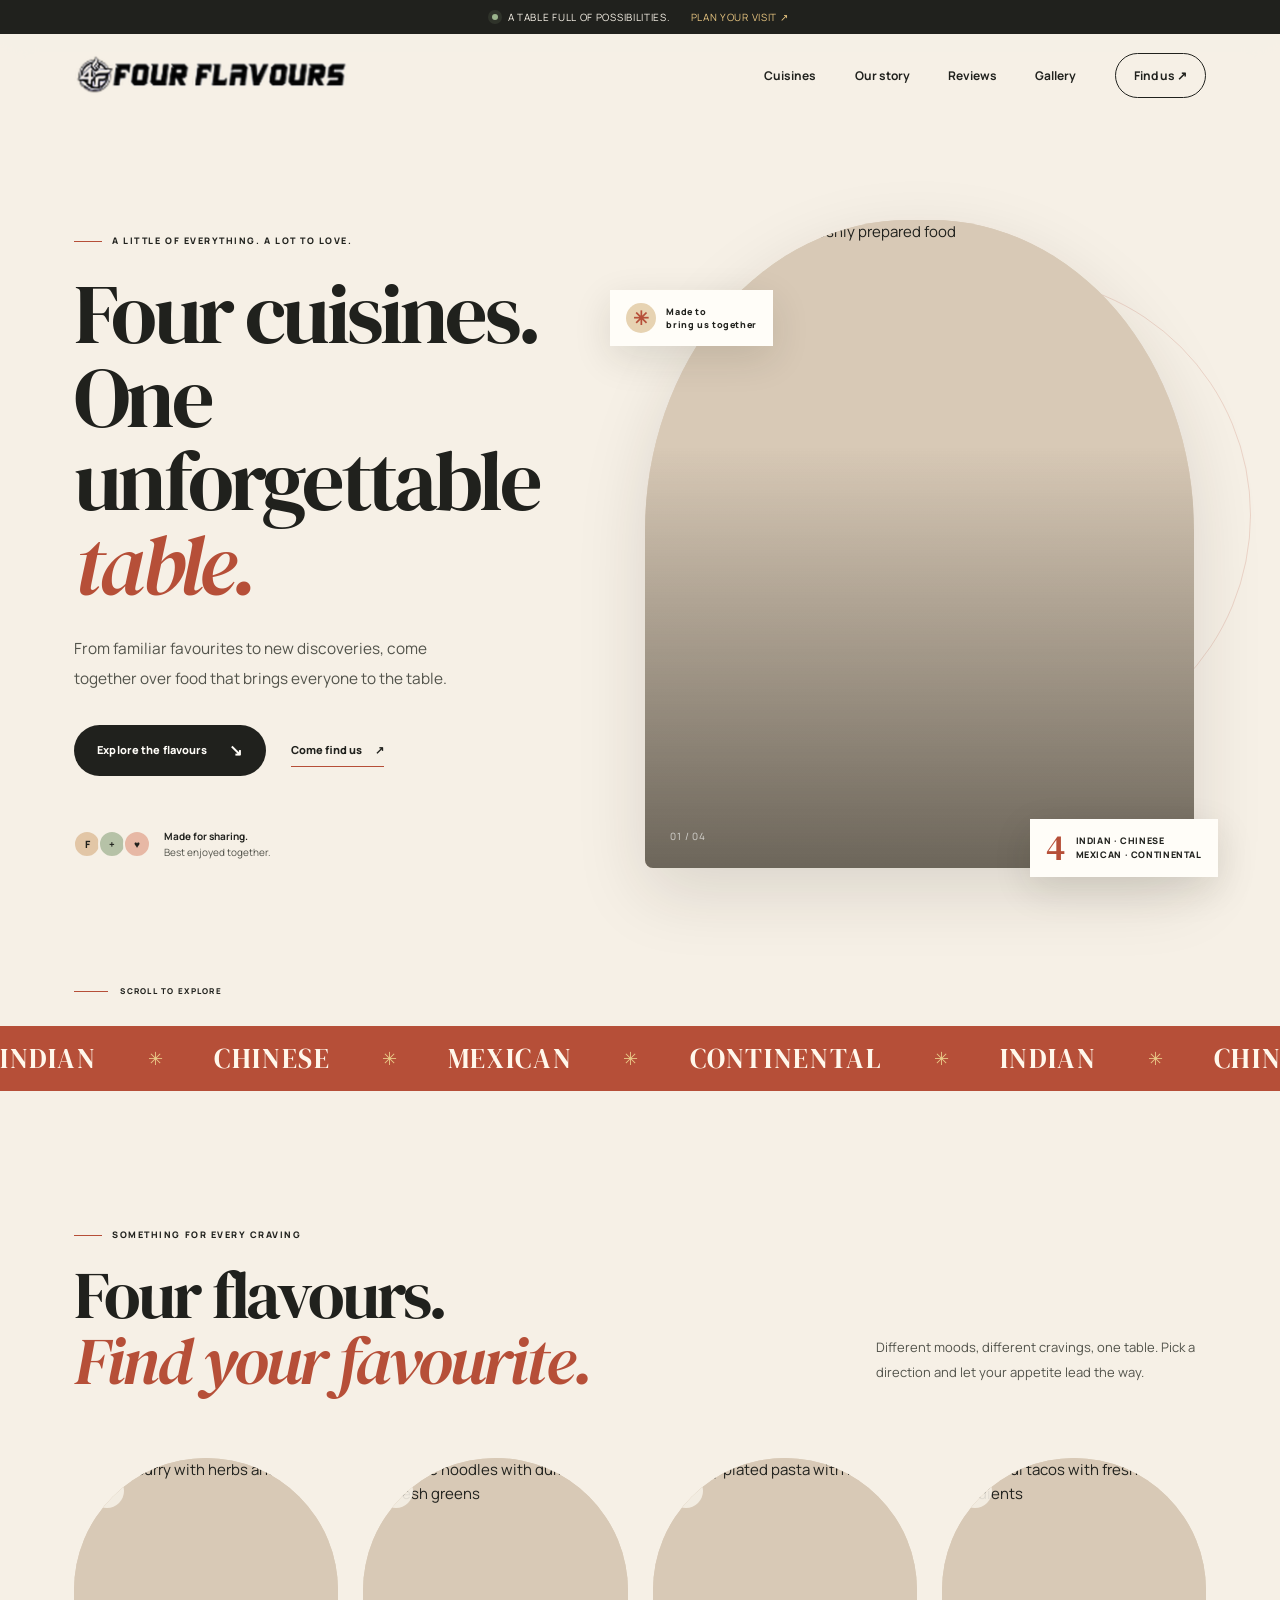
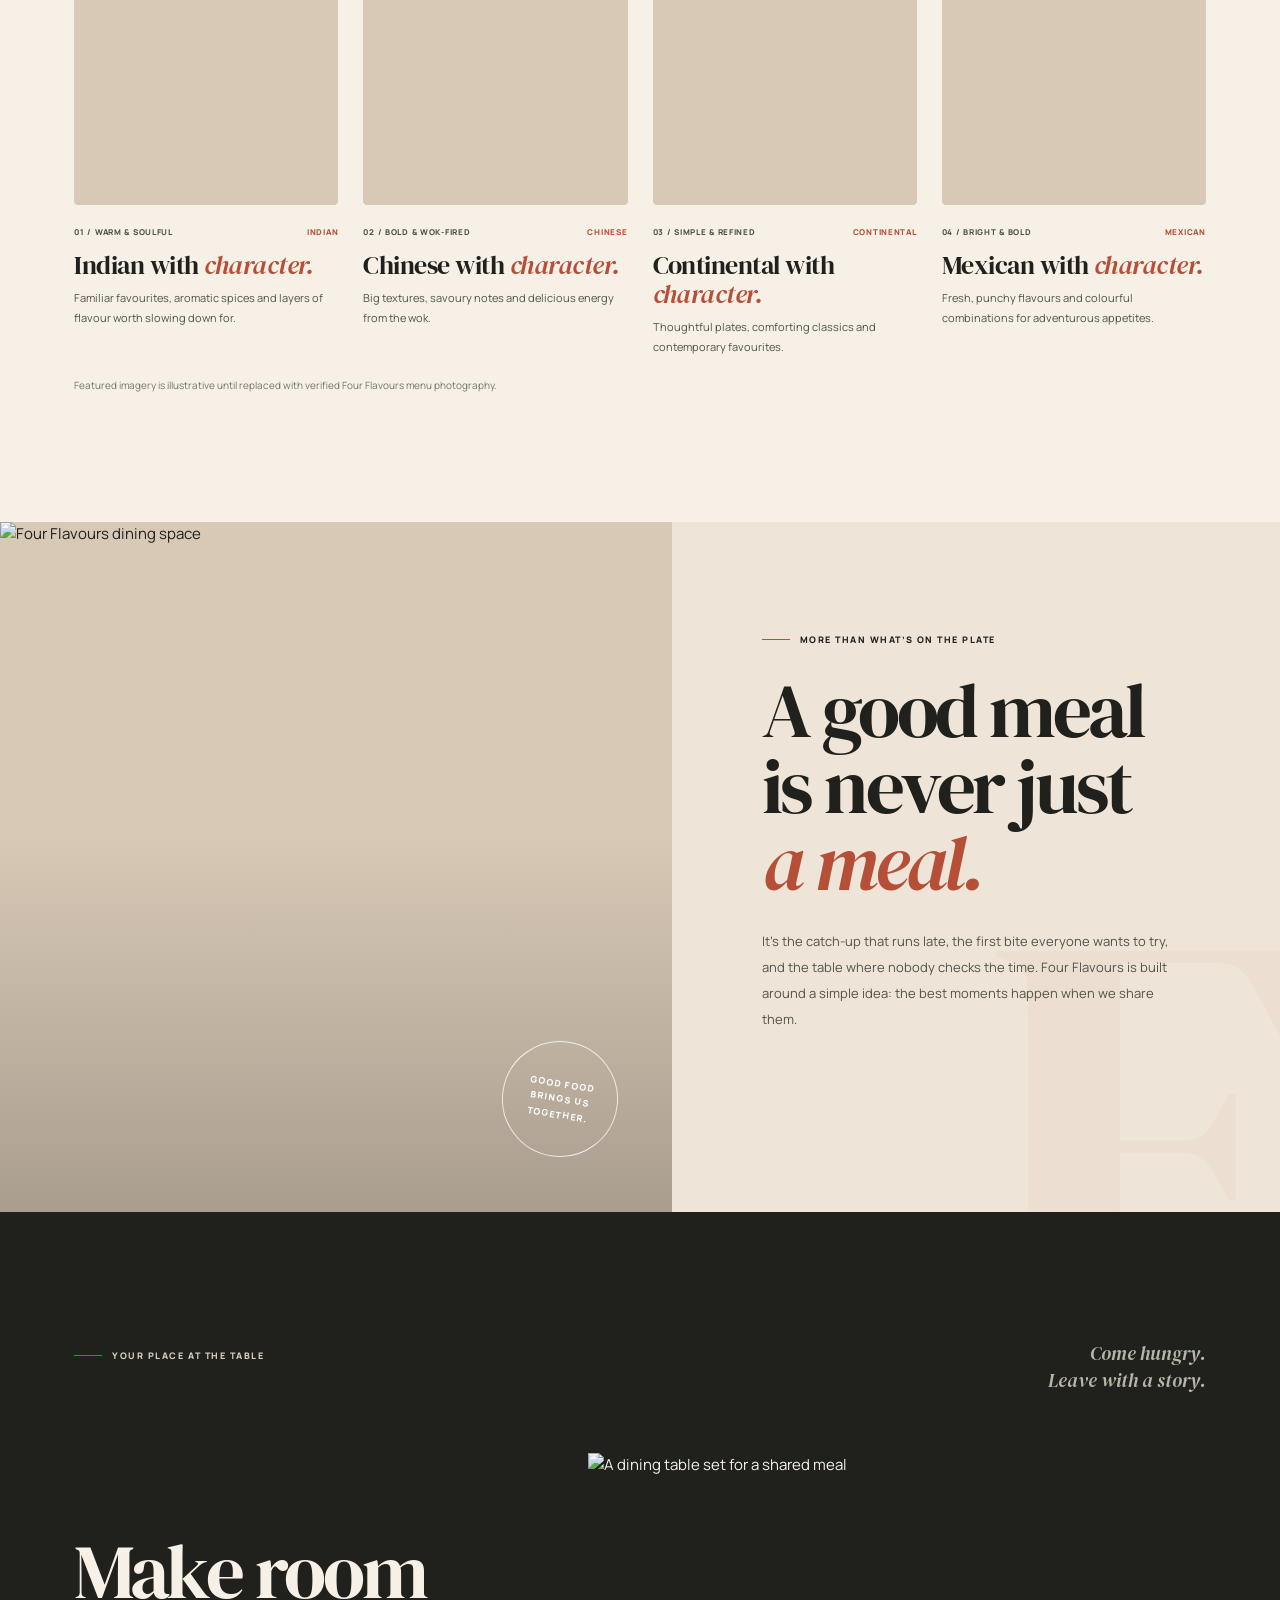
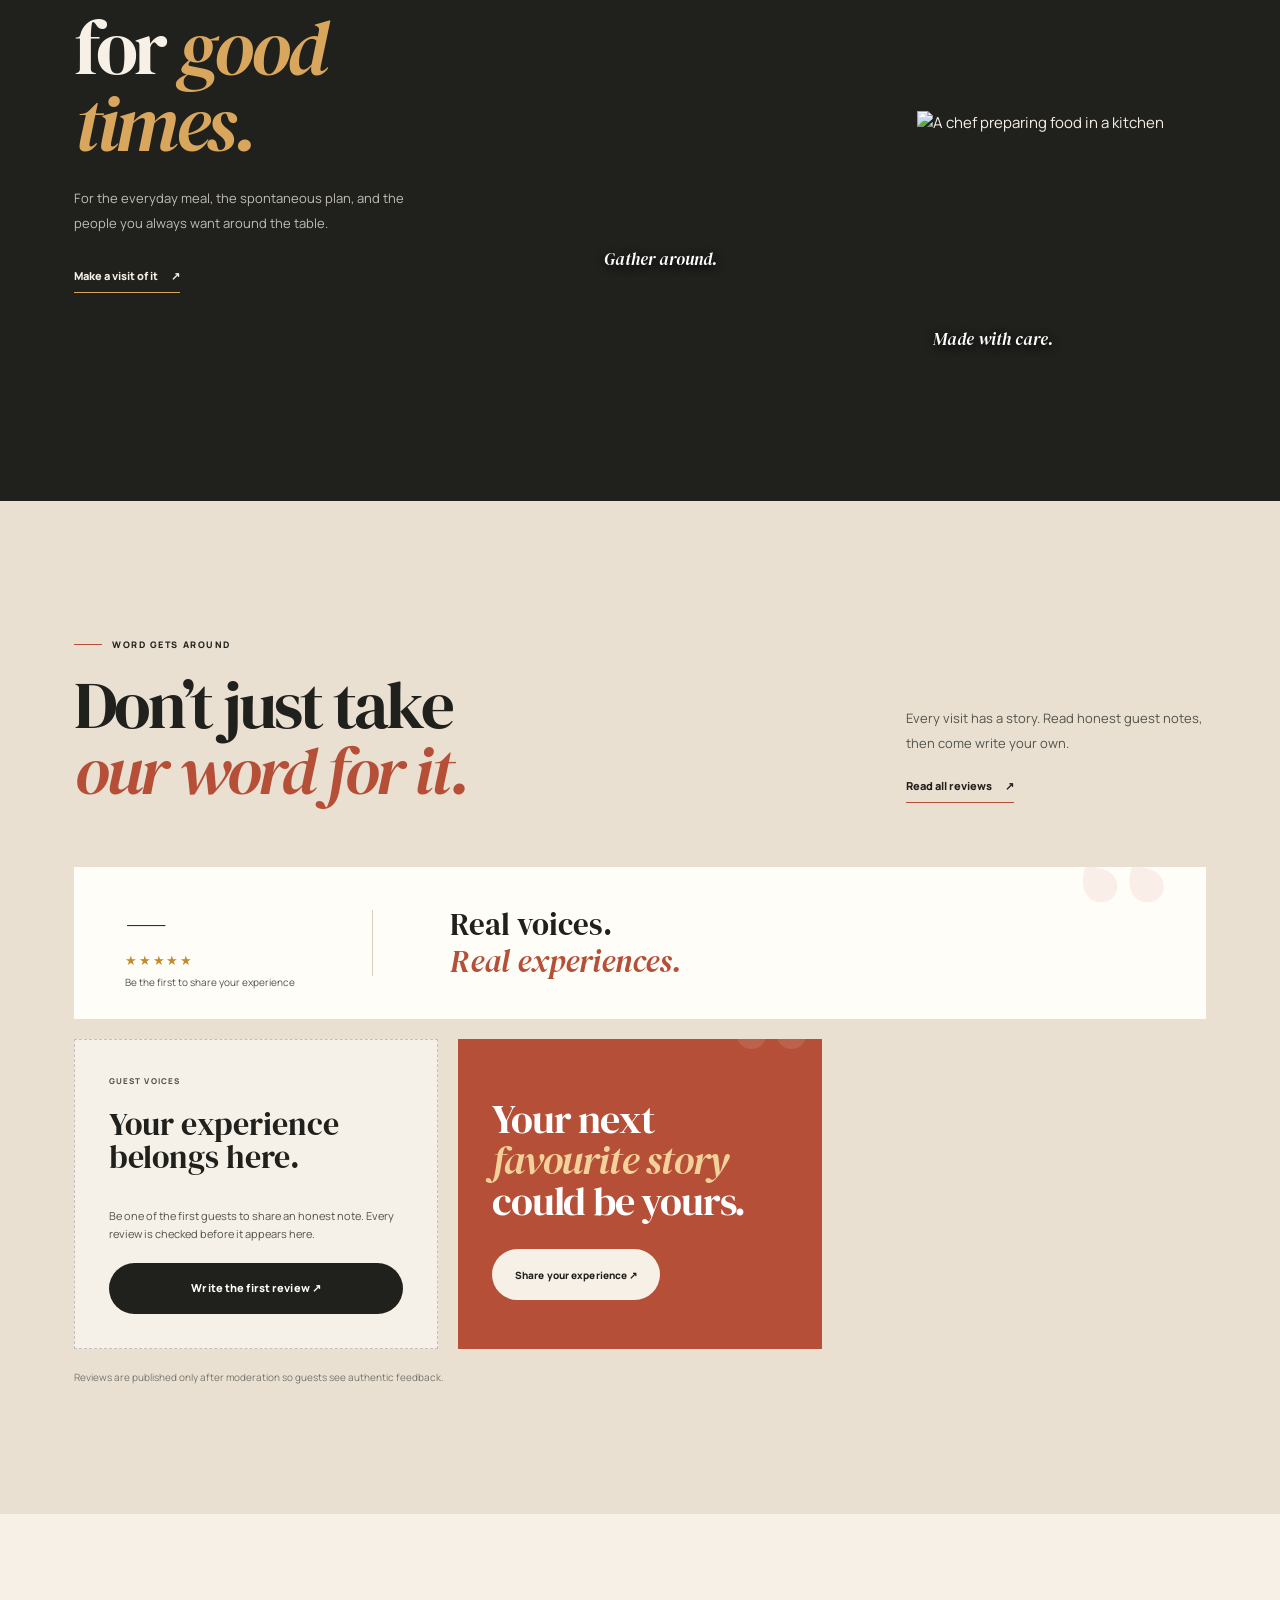
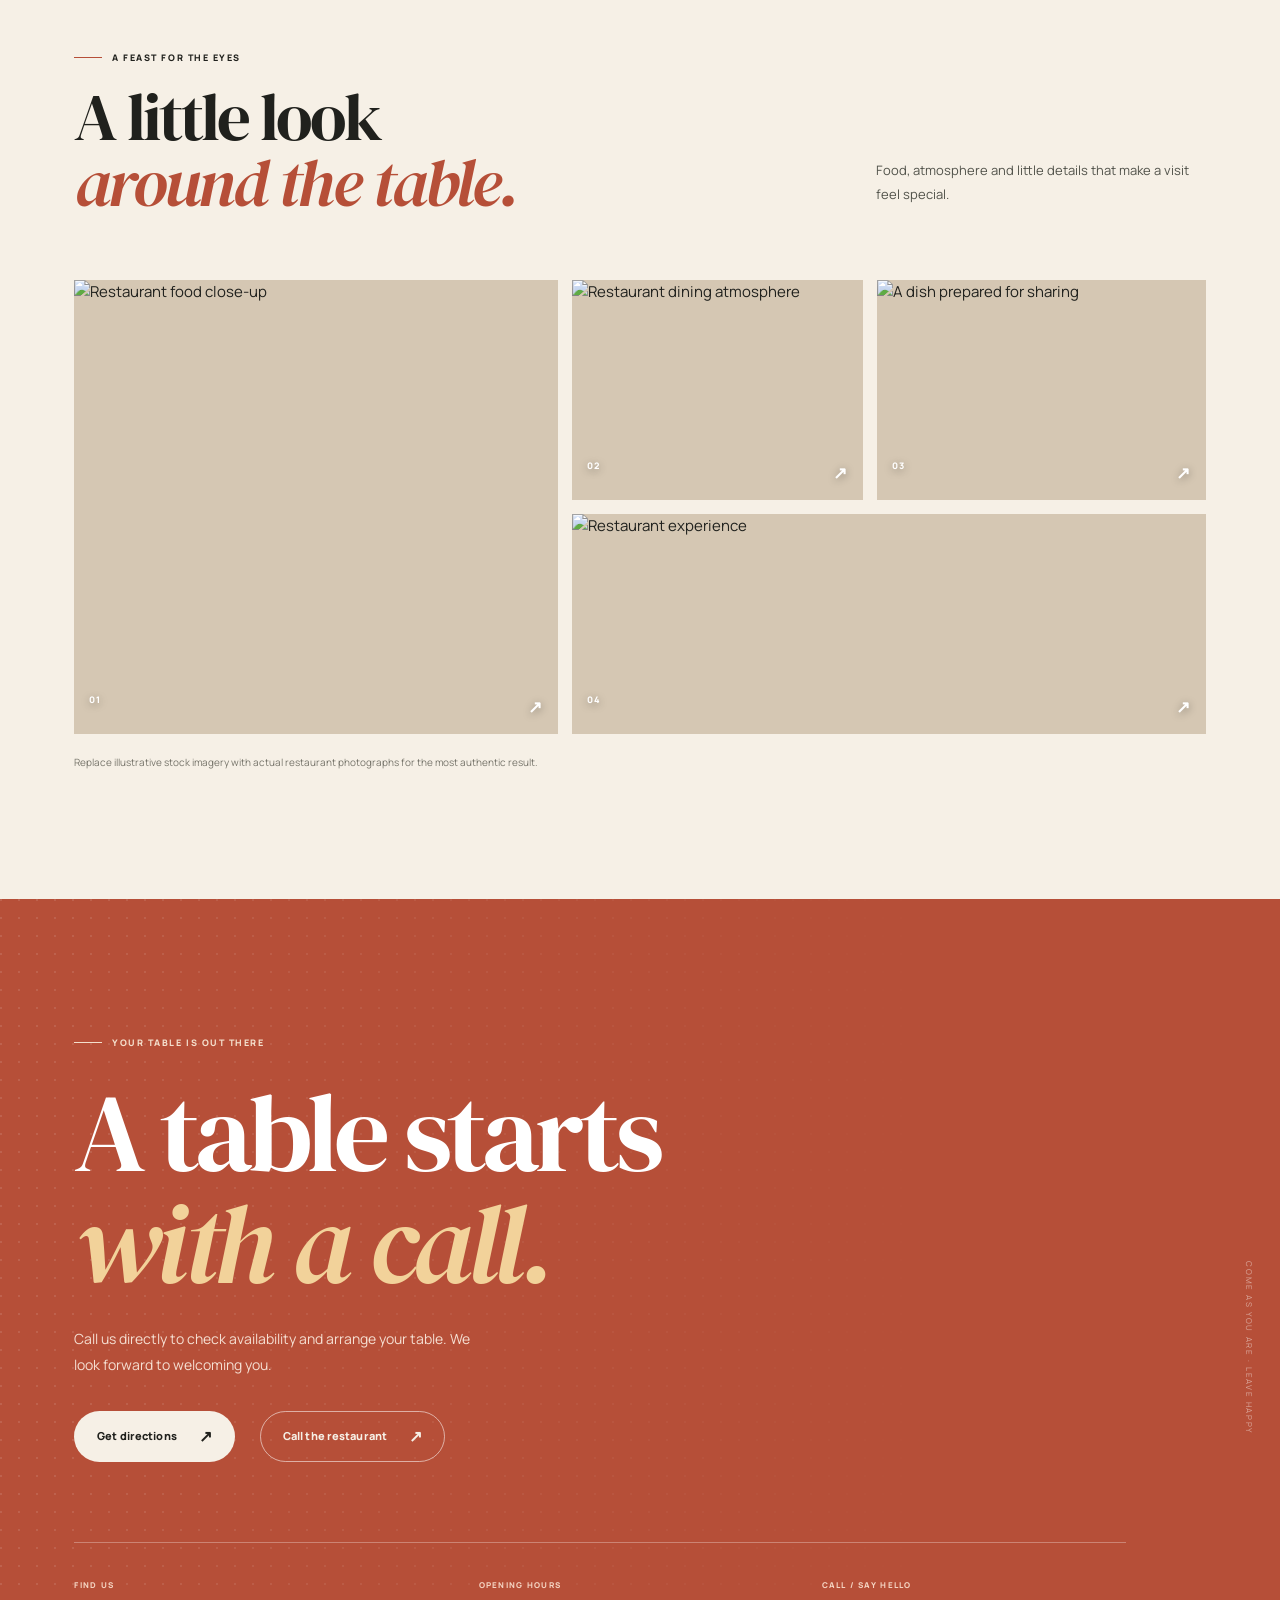
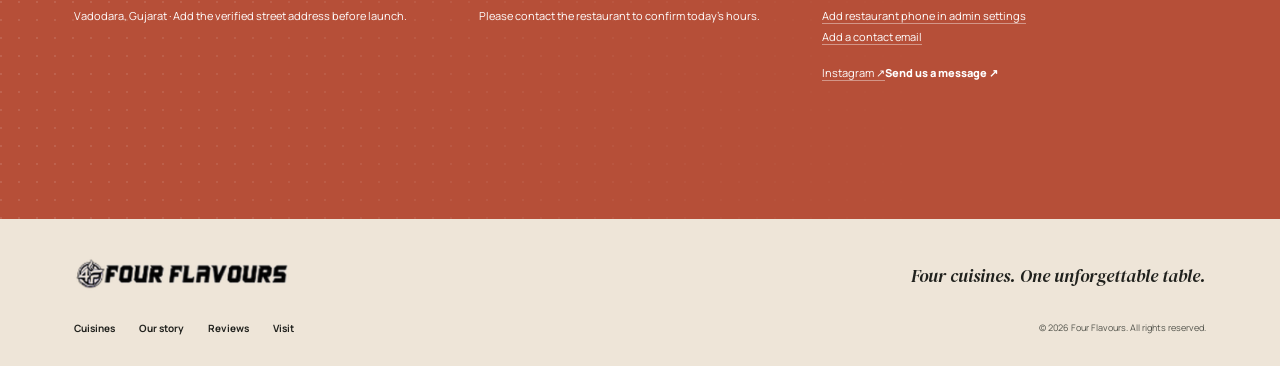
==== index.html @ 3edbe419 "Prepare Four Flavours for Vercel" ====
<!doctype html>
<html lang="en">
<head>
  <meta charset="utf-8">
  <meta name="viewport" content="width=device-width, initial-scale=1, viewport-fit=cover">
  <meta name="theme-color" content="#f6f0e6" id="themeColorMeta">
  <meta name="description" content="Discover Four Flavours — Indian, Chinese, Mexican and Continental favourites, served with warmth. Explore the experience and plan your visit.">
  <meta property="og:title" content="Four Flavours — Four cuisines. One unforgettable table.">
  <meta property="og:description" content="Explore the flavours, discover the story, and plan your visit to Four Flavours.">
  <meta property="og:type" content="website">
  <title>Four Flavours — Four cuisines. One unforgettable table.</title>
  <link rel="icon" href="assets/icons/four-flavours-icon.png" type="image/png">
  <link rel="preconnect" href="https://fonts.googleapis.com">
  <link rel="preconnect" href="https://fonts.gstatic.com" crossorigin>
  <link href="https://fonts.googleapis.com/css2?family=DM+Serif+Display&family=Manrope:wght@400;500;600;700;800&display=swap" rel="stylesheet">
  <link rel="stylesheet" href="css/styles.css">
  <script src="https://cdn.jsdelivr.net/npm/@supabase/supabase-js@2"></script>
  <script src="https://unpkg.com/lucide@latest"></script>
  <script defer src="js/config.js"></script>
  <script defer src="js/supabase-client.js"></script>
  <script defer src="js/app.js"></script>
</head>
<body>
  <a class="skip-link" href="#main">Skip to content</a>
  <div class="announcement" id="announcement">
    <span class="announcement__dot" aria-hidden="true"></span>
    <span id="announcementText">A table full of possibilities.</span>
    <a href="#visit">Plan your visit <span aria-hidden="true">↗</span></a>
  </div>

  <header class="site-header" id="siteHeader">
    <a class="brand" href="#home" aria-label="Four Flavours home">
      <img class="brand__image" src="assets/images/four-flavours-logo.png" alt="Four Flavours" width="588" height="105" fetchpriority="high">
    </a>
    <button class="menu-toggle" id="menuToggle" aria-expanded="false" aria-controls="mainNav" aria-label="Open navigation">
      <span></span><span></span>
    </button>
    <nav class="main-nav" id="mainNav" aria-label="Main navigation">
      <a href="#cuisines">Cuisines</a><a href="#story">Our story</a><a href="#reviews">Reviews</a><a href="#gallery">Gallery</a>
      <a class="nav-cta" href="#visit">Find us <span aria-hidden="true">↗</span></a>
    </nav>
  </header>

  <main id="main">
    <section class="hero section-shell" id="home" aria-labelledby="heroTitle">
      <div class="hero__copy">
        <p class="eyebrow reveal"><span class="eyebrow__line"></span><span id="heroEyebrow">A LITTLE OF EVERYTHING. A LOT TO LOVE.</span></p>
        <h1 id="heroTitle" class="hero__title reveal">Four cuisines.<br><em>One unforgettable</em><br>table<span class="title-period">.</span></h1>
        <p class="hero__description reveal" id="heroDescription">From familiar favourites to new discoveries, come together over food that brings everyone to the table.</p>
        <div class="hero__actions reveal">
          <a class="button button--dark" id="heroCta" href="#cuisines">Explore the flavours <span aria-hidden="true">↘</span></a>
          <a class="text-link" href="#visit">Come find us <span aria-hidden="true">↗</span></a>
        </div>
        <div class="hero__proof reveal">
          <div class="proof-avatars" aria-hidden="true"><span>F</span><span>+</span><span>♥</span></div>
          <p><strong>Made for sharing.</strong><br><span>Best enjoyed together.</span></p>
        </div>
      </div>
      <div class="hero__visual reveal">
        <div class="hero__image-wrap">
          <img id="heroImage" src="https://images.unsplash.com/photo-1547592180-85f173990554?auto=format&fit=crop&w=1800&q=88" alt="A beautifully presented spread of restaurant dishes" fetchpriority="high">
          <div class="hero__image-shade"></div>
          <div class="hero__image-label"><span class="label-index">01 / 04</span><span id="heroImageCaption">A world of flavour</span></div>
        </div>
        <div class="floating-note floating-note--top"><span class="note-star">✳</span><span>Made to<br>bring us together</span></div>
        <div class="floating-note floating-note--bottom"><span class="note-scribble">4</span><span>INDIAN · CHINESE<br>MEXICAN · CONTINENTAL</span></div>
        <div class="hero__orbit" aria-hidden="true"></div>
      </div>
      <a class="scroll-cue" href="#cuisines"><span class="scroll-cue__line"></span><span>SCROLL TO EXPLORE</span></a>
    </section>

    <section class="marquee" aria-label="Four Flavours cuisines">
      <div class="marquee__track"><span>INDIAN</span><i>✳</i><span>CHINESE</span><i>✳</i><span>MEXICAN</span><i>✳</i><span>CONTINENTAL</span><i>✳</i><span>INDIAN</span><i>✳</i><span>CHINESE</span><i>✳</i><span>MEXICAN</span><i>✳</i><span>CONTINENTAL</span><i>✳</i></div>
    </section>

    <section class="cuisines section-pad" id="cuisines">
      <div class="section-heading section-heading--split reveal">
        <div><p class="eyebrow"><span class="eyebrow__line"></span> SOMETHING FOR EVERY CRAVING</p><h2>Four flavours.<br><em>Find your favourite.</em></h2></div>
        <p class="section-intro">Different moods, different cravings, one table. Pick a direction and let your appetite lead the way.</p>
      </div>
      <div class="cuisine-grid">
        <article class="cuisine-card cuisine-card--indian reveal" data-cuisine="Indian">
          <div class="cuisine-card__image"><img src="https://images.unsplash.com/photo-1565557623262-b51c2513a641?auto=format&fit=crop&w=1000&q=85" alt="Indian cuisine with vibrant spices and rich textures" loading="lazy"><span class="cuisine-card__number">01</span></div>
          <div class="cuisine-card__meta"><span>01 — WARM & SOULFUL</span><span>INDIAN</span></div>
          <h3>Comfort with a little <em>spice.</em></h3>
          <p>Bold aromas, familiar favourites and layers of flavour worth slowing down for.</p>
        </article>
        <article class="cuisine-card cuisine-card--chinese reveal" data-cuisine="Chinese">
          <div class="cuisine-card__image"><img src="https://images.unsplash.com/photo-1760699609029-01bcc566ab50?auto=format&fit=crop&fm=jpg&ixid=M3wxMjA3fDB8MHxwaG90by1wYWdlfHx8fGVufDB8fHx8fA%3D%3D&ixlib=rb-4.1.0&q=85&w=1000" alt="Chinese noodles with dumplings and fresh greens" loading="lazy"><span class="cuisine-card__number">02</span></div>
          <div class="cuisine-card__meta"><span>02 — BOLD & WOK-FIRED</span><span>CHINESE</span></div>
          <h3>A little fire. A lot of <em>flavour.</em></h3>
          <p>Big textures, savoury notes and the kind of bites you want to share.</p>
        </article>
        <article class="cuisine-card cuisine-card--mexican reveal" data-cuisine="Mexican">
          <div class="cuisine-card__image"><img src="https://images.unsplash.com/photo-1552332386-f8dd00dc2f85?auto=format&fit=crop&w=1000&q=85" alt="Colourful Mexican-inspired food with lime and herbs" loading="lazy"><span class="cuisine-card__number">03</span></div>
          <div class="cuisine-card__meta"><span>03 — BRIGHT & BOLD</span><span>MEXICAN</span></div>
          <h3>Bring on the <em>colour.</em></h3>
          <p>Fresh, punchy flavours and lively combinations for adventurous appetites.</p>
        </article>
        <article class="cuisine-card cuisine-card--continental reveal" data-cuisine="Continental">
          <div class="cuisine-card__image"><img src="https://images.unsplash.com/photo-1473093295043-cdd812d0e601?auto=format&fit=crop&w=1000&q=85" alt="Continental-style plated dish with elegant presentation" loading="lazy"><span class="cuisine-card__number">04</span></div>
          <div class="cuisine-card__meta"><span>04 — SIMPLE & REFINED</span><span>CONTINENTAL</span></div>
          <h3>Made for the <em>moment.</em></h3>
          <p>Thoughtful plates, satisfying classics and flavours that feel just right.</p>
        </article>
      </div>
      <p class="fine-print reveal">Featured imagery is illustrative until replaced with verified Four Flavours menu photography.</p>
    </section>

    <section class="manifesto" id="story">
      <div class="manifesto__visual reveal"><img id="storyImage" src="https://images.unsplash.com/photo-1414235077428-338989a2e8c0?auto=format&fit=crop&w=1400&q=85" alt="Warm restaurant dining space" loading="lazy"><span class="image-stamp">GOOD FOOD<br>BRINGS US<br>TOGETHER.</span></div>
      <div class="manifesto__copy">
        <p class="eyebrow reveal"><span class="eyebrow__line"></span><span id="storyEyebrow">MORE THAN WHAT'S ON THE PLATE</span></p>
        <h2 class="reveal" id="storyTitle">A good meal<br>is never just<br><em>a meal.</em></h2>
        <p class="manifesto__body reveal" id="storyText">It's the catch-up that runs late, the first bite everyone wants to try, the table where nobody checks the time. Four Flavours is built around a simple idea: good food feels even better when it's shared.</p>
        <p class="manifesto__signature reveal"><span class="signature-line"></span><span>Four Flavours</span></p>
        
      </div>
      <span class="manifesto__decoration" aria-hidden="true">F</span>
    </section>

    <section class="experience section-pad">
      <div class="experience__top reveal"><p class="eyebrow"><span class="eyebrow__line"></span> YOUR PLACE AT THE TABLE</p><p class="experience__aside">Come hungry.<br>Leave with a story.</p></div>
      <div class="experience__layout">
        <div class="experience__headline reveal"><h2>Make room<br>for <em>good times.</em></h2><p>For the everyday meal, the spontaneous plan, and the people you always want around the table.</p><a class="text-link" href="#visit">Make a visit of it <span aria-hidden="true">↗</span></a></div>
        <div class="experience__photos">
          <figure class="experience__photo experience__photo--one reveal"><img src="https://images.unsplash.com/photo-1414235077428-338989a2e8c0?auto=format&fit=crop&w=1100&q=85" alt="A dining table set for a shared meal" loading="lazy"><figcaption>Gather around.</figcaption></figure>
          <figure class="experience__photo experience__photo--two reveal"><img src="https://images.unsplash.com/photo-1577219491135-ce391730fb2c?auto=format&fit=crop&w=1100&q=85" alt="A chef preparing food in a kitchen" loading="lazy"><figcaption>Made with care.</figcaption></figure>
        </div>
      </div>
    </section>

    <section class="reviews section-pad" id="reviews">
      <div class="reviews__heading section-heading section-heading--split reveal">
        <div><p class="eyebrow"><span class="eyebrow__line"></span> WORD GETS AROUND</p><h2 id="reviewsTitle">Don't just take<br><em>our word for it.</em></h2></div>
        <div class="reviews__intro"><p id="reviewsSubtitle">Every visit has a story. Discover what guests are saying, then come write your own.</p><a class="text-link" id="allReviewsLink" href="#visit" target="_blank" rel="noopener">Read all reviews <span aria-hidden="true">↗</span></a></div>
      </div>
      <div class="reviews__summary reveal">
        <div class="reviews__rating"><span class="rating-number" id="ratingNumber">—</span><span class="rating-stars" aria-label="Average rating from approved Four Flavours website guest reviews">★★★★★</span><span class="rating-caption" id="ratingCaption">Check our latest guest reviews</span></div>
        <div class="reviews__summary-divider"></div>
        <p>Real voices.<br><em>Real experiences.</em></p>
        <span class="reviews__quote-mark" aria-hidden="true">“</span>
      </div>
      <div class="review-grid" id="reviewGrid" aria-live="polite"></div>
      <section id="googleReviewsSection" class="google-reviews-section" hidden aria-labelledby="googleReviewsHeading">
        <div class="google-reviews-section__header">
          <div><p class="eyebrow"><span class="eyebrow__line"></span> VERIFIED SOURCE</p><h3 id="googleReviewsHeading">Reviews from Google Maps</h3><p id="googleReviewsPlaceName" class="google-reviews-place-name">Guest feedback from Google</p></div>
          <div class="google-reviews-overview"><strong id="googleReviewsRating">—</strong><span id="googleReviewsCount">Google reviews</span><a id="googleReviewsMapsLink" class="text-link" href="#reviews" target="_blank" rel="noopener noreferrer" hidden>View on Google Maps ↗</a></div>
        </div>
        <div id="googleReviewGrid" class="google-review-grid" aria-live="polite"></div>
        <p id="googleReviewsAttributions" class="google-reviews-attribution">Reviews supplied by Google Maps. Author names link to the original Google profiles where available.</p>
      </section>
      <p class="fine-print reveal" id="reviewFinePrint">Reviews are published only after moderation so guests see authentic feedback.</p>
    </section>

    <section class="gallery section-pad" id="gallery">
      <div class="section-heading section-heading--split reveal"><div><p class="eyebrow"><span class="eyebrow__line"></span> A FEAST FOR THE EYES</p><h2 id="galleryTitle">A little look<br><em>around the table.</em></h2></div><p class="section-intro" id="gallerySubtitle">Food, atmosphere and the little details that make a visit feel special.</p></div>
      <div class="gallery-grid" id="galleryGrid">
        <button class="gallery-item gallery-item--large reveal" data-gallery="0" aria-label="Open gallery image 1"><img src="https://images.unsplash.com/photo-1547592180-85f173990554?auto=format&fit=crop&w=1000&q=85" alt="Restaurant food close-up" loading="lazy"><span>01 <i>↗</i></span></button>
        <button class="gallery-item reveal" data-gallery="1" aria-label="Open gallery image 2"><img src="https://images.unsplash.com/photo-1414235077428-338989a2e8c0?auto=format&fit=crop&w=1000&q=85" alt="Restaurant dining atmosphere" loading="lazy"><span>02 <i>↗</i></span></button>
        <button class="gallery-item reveal" data-gallery="2" aria-label="Open gallery image 3"><img src="https://images.unsplash.com/photo-1473093295043-cdd812d0e601?auto=format&fit=crop&w=1000&q=85" alt="A dish prepared for sharing" loading="lazy"><span>03 <i>↗</i></span></button>
        <button class="gallery-item gallery-item--wide reveal" data-gallery="3" aria-label="Open gallery image 4"><img src="https://images.unsplash.com/photo-1552332386-f8dd00dc2f85?auto=format&fit=crop&w=1000&q=85" alt="Restaurant experience" loading="lazy"><span>04 <i>↗</i></span></button>
      </div>
      <p class="fine-print">Replace illustrative stock imagery with actual restaurant photographs for the most authentic result.</p>
    </section>

    <section class="visit" id="visit">
      <div class="visit__texture" aria-hidden="true"></div>
      <div class="visit__content section-pad">
        <p class="eyebrow eyebrow--light reveal"><span class="eyebrow__line"></span> YOUR TABLE IS OUT THERE</p>
        <h2 class="reveal" id="visitTitle">A table starts<br><em>with a call.</em></h2>
        <p class="visit__intro reveal" id="visitSubtitle">Good food tastes better when you make time for it. Find Four Flavours and plan your next visit.</p>
        <div class="visit__actions reveal"><a class="button button--light" id="directionsLink" href="#" target="_blank" rel="noopener">Get directions <span aria-hidden="true">↗</span></a><a class="button button--outline button--on-dark" id="phoneLink" href="#visit">Call the restaurant <span aria-hidden="true">↗</span></a></div>
        <div class="visit__details reveal">
          <div><span class="detail-label">FIND US</span><p id="addressText">Add the verified restaurant address in admin settings.</p></div>
          <div><span class="detail-label">OPENING HOURS</span><p id="hoursText">Add verified opening hours in admin settings.</p></div>
          <div><span class="detail-label">CALL / SAY HELLO</span><p><a id="phoneNumberText" href="#visit" aria-disabled="true">Add restaurant phone in admin settings</a><br><a id="emailLink" href="mailto:">Add a contact email</a><br><a id="instagramLink" href="#" target="_blank" rel="noopener" aria-disabled="true">Instagram ↗</a><span id="socialLinks" class="social-links" aria-label="Social media links"></span><button type="button" class="text-link contact-open" data-open-contact>Send us a message ↗</button></p></div>
        </div>
      </div>
      <div class="visit__side-note" aria-hidden="true">COME AS YOU ARE · LEAVE HAPPY</div>
    </section>
  </main>

  <footer class="site-footer">
    <a class="brand brand--footer" href="#home" aria-label="Four Flavours home"><img class="brand__image" src="assets/images/four-flavours-logo.png" alt="Four Flavours" width="588" height="105" loading="lazy"></a>
    <p>Four cuisines. One unforgettable table.</p>
    <div class="footer-links"><a href="#cuisines">Cuisines</a><a href="#story">Our story</a><a href="#reviews">Reviews</a><a href="#visit">Visit</a></div>
    <small class="copyright">© <span id="year"></span> Four Flavours. All rights reserved.</small>
  </footer>

  <div class="mobile-actions" id="mobileActions" aria-label="Quick actions"><a href="#cuisines">Explore</a><a href="#reviews">Reviews</a><a href="#visit">Directions ↗</a></div>

  <dialog class="lightbox" id="lightbox" aria-label="Photo gallery">
    <button class="lightbox__close" id="lightboxClose" aria-label="Close gallery">×</button>
    <button class="lightbox__nav lightbox__nav--prev" id="lightboxPrev" aria-label="Previous image">←</button>
    <figure><img id="lightboxImage" src="" alt=""><figcaption id="lightboxCaption"></figcaption></figure>
    <button class="lightbox__nav lightbox__nav--next" id="lightboxNext" aria-label="Next image">→</button>
  </dialog>


  <dialog class="ff-dialog" id="reviewDialog" aria-labelledby="reviewDialogTitle">
    <button class="ff-dialog__close" type="button" data-close-dialog aria-label="Close review form">×</button>
    <p class="eyebrow"><span class="eyebrow__line"></span> YOUR EXPERIENCE MATTERS</p>
    <h2 id="reviewDialogTitle">Tell us how it <em>felt.</em></h2>
    <p class="dialog-intro">Share an honest note about your visit. Reviews are checked by our team before appearing on the website.</p>
    <form id="reviewForm" class="ff-form">
      <label>Your name<input name="display_name" type="text" minlength="1" maxlength="70" placeholder="How should we call you?" required></label>
      <fieldset class="star-picker"><legend>Your rating</legend><div class="star-picker__buttons" role="radiogroup" aria-label="Rating from one to five stars">
        <button type="button" class="star-choice is-selected" data-rating="5" aria-pressed="true" aria-label="5 stars">★</button>
        <button type="button" class="star-choice" data-rating="4" aria-pressed="false" aria-label="4 stars">★</button>
        <button type="button" class="star-choice" data-rating="3" aria-pressed="false" aria-label="3 stars">★</button>
        <button type="button" class="star-choice" data-rating="2" aria-pressed="false" aria-label="2 stars">★</button>
        <button type="button" class="star-choice" data-rating="1" aria-pressed="false" aria-label="1 star">★</button>
      </div><span id="ratingLabel">Wonderful — 5 stars</span><input type="hidden" name="rating" value="5"></fieldset>
      <label>How did the visit make you feel?<select name="feeling" required><option value="Loved it">Loved it</option><option value="Welcomed">Welcomed</option><option value="Comforted">Comforted</option><option value="Delighted">Delighted</option><option value="Could be better">Could be better</option></select></label>
      <label>Your review<textarea name="review_text" rows="4" minlength="12" maxlength="1000" placeholder="The food, the service, the moment you remember…" required></textarea><small>12–1,000 characters. Please keep it respectful and honest.</small></label>
      <label class="consent-row"><input type="checkbox" name="consent_publication" required><span>I agree that my review and display name may be shown publicly after moderation.</span></label>
      <label class="honeypot" aria-hidden="true">Leave this field empty<input type="text" name="website" tabindex="-1" autocomplete="off"></label>
      <p class="form-status" id="reviewStatus" role="status" aria-live="polite"></p>
      <button class="button button--dark button--full" type="submit">Send my review <span aria-hidden="true">↗</span></button>
    </form>
  </dialog>


  <dialog class="ff-dialog" id="contactDialog" aria-labelledby="contactDialogTitle">
    <button class="ff-dialog__close" type="button" data-close-dialog aria-label="Close contact form">×</button>
    <p class="eyebrow"><span class="eyebrow__line"></span> SAY HELLO</p>
    <h2 id="contactDialogTitle">Let's <em>talk.</em></h2>
    <p class="dialog-intro">Send a message to the restaurant. Our team can follow up using the contact details you share.</p>
    <form id="contactForm" class="ff-form">
      <label>Your name<input name="customer_name" type="text" minlength="2" maxlength="100" autocomplete="name" required></label>
      <div class="form-two-col"><label>Email<input name="email" type="email" maxlength="254" autocomplete="email" required></label><label>Phone (optional)<input name="phone" type="tel" maxlength="24" autocomplete="tel"></label></div>
      <label>Subject<input name="subject" type="text" minlength="2" maxlength="180" value="Website enquiry" required></label>
      <label>Your message<textarea name="message" rows="4" minlength="5" maxlength="2000" required></textarea></label>
      <label class="consent-row"><input type="checkbox" name="privacy_consent" required><span>I agree that the restaurant may use these details to reply to my enquiry.</span></label>
      <label class="honeypot" aria-hidden="true">Leave this field empty<input type="text" name="website" tabindex="-1" autocomplete="off"></label>
      <p class="form-status" id="contactStatus" role="status" aria-live="polite"></p>
      <button class="button button--dark button--full" type="submit">Send message <span aria-hidden="true">↗</span></button>
    </form>
  </dialog>
  <div class="toast" id="toast" role="status" aria-live="polite"></div>
</body>
</html>
---- css/styles.css ----
:root{
  color-scheme:light;--ink:#20211d;--ink-soft:#52534b;--paper:#f6f0e6;--paper-deep:#eee5d8;--white:#fffdf8;--clay:#b64f38;--clay-dark:#8e3828;--sage:#53664e;--gold:#d4a74f;--line:rgba(32,33,29,.16);--serif:"DM Serif Display",Georgia,serif;--sans:"Manrope",Arial,sans-serif;--page-pad:clamp(1.1rem,5.8vw,6.5rem);--header-height:84px;--ease:cubic-bezier(.22,.8,.25,1);--shadow:0 24px 70px rgba(40,32,22,.13)
}
*{box-sizing:border-box}html{scroll-behavior:smooth;scroll-padding-top:105px;background:var(--paper)}body{margin:0;background:var(--paper);color:var(--ink);font-family:var(--sans);font-size:15px;line-height:1.65;-webkit-font-smoothing:antialiased;overflow-x:clip}body.dialog-open{overflow:hidden}img{display:block;width:100%;height:100%;object-fit:cover}a{color:inherit;text-decoration:none}button,input,textarea{font:inherit}button,a{-webkit-tap-highlight-color:transparent}button{color:inherit}.skip-link{position:fixed;top:10px;left:10px;z-index:9999;padding:12px 16px;background:var(--ink);color:white;transform:translateY(-150%)}.skip-link:focus{transform:translateY(0)}:focus-visible{outline:3px solid var(--clay);outline-offset:4px}.section-shell,.section-pad{padding-left:var(--page-pad);padding-right:var(--page-pad)}.section-pad{padding-top:clamp(5rem,10vw,9.5rem);padding-bottom:clamp(5rem,10vw,9.5rem)}.announcement{min-height:34px;padding:7px var(--page-pad);display:flex;justify-content:center;align-items:center;gap:10px;background:var(--ink);color:#f9f4e9;font-size:10px;letter-spacing:.07em;text-transform:uppercase}.announcement a{margin-left:10px;color:#e8c681}.announcement__dot{width:6px;height:6px;border-radius:50%;background:#9bb48c;box-shadow:0 0 0 4px rgba(155,180,140,.12)}.site-header{height:var(--header-height);padding:0 var(--page-pad);display:flex;align-items:center;justify-content:space-between;gap:24px;position:sticky;top:0;z-index:100;background:rgba(246,240,230,.92);border-bottom:1px solid transparent;backdrop-filter:blur(16px);transition:height .35s var(--ease),border-color .35s,box-shadow .35s}.site-header.is-scrolled{height:72px;border-color:var(--line);box-shadow:0 8px 30px rgba(30,25,18,.04)}.brand{display:inline-flex;align-items:center;gap:11px;flex-shrink:0}.brand__mark{position:relative;width:39px;height:39px;display:grid;place-items:center;border:1px solid var(--ink);border-radius:50%;font:25px/1 var(--serif);overflow:hidden}.brand__mark span{position:relative;z-index:1}.brand__mark i{position:absolute;width:44px;height:12px;left:-3px;bottom:7px;background:#d9a54d;transform:rotate(-38deg);opacity:.85}.brand__wordmark{display:grid;line-height:1.2;gap:5px}.brand__wordmark strong{font-size:12px;letter-spacing:.16em}.brand__wordmark small{font-size:8px;letter-spacing:.14em;color:var(--ink-soft)}.main-nav{display:flex;align-items:center;gap:clamp(18px,3vw,42px);font-size:12px;font-weight:700}.main-nav>a:not(.nav-cta){position:relative;padding:9px 0}.main-nav>a:not(.nav-cta):after{content:"";position:absolute;left:0;right:100%;bottom:3px;height:1px;background:var(--clay);transition:right .3s var(--ease)}.main-nav>a:not(.nav-cta):hover:after{right:0}.nav-cta{padding:12px 18px;border:1px solid var(--ink);border-radius:100px;transition:background .25s,color .25s,transform .25s}.nav-cta:hover{background:var(--ink);color:var(--paper);transform:translateY(-2px)}.menu-toggle{display:none;border:0;background:transparent;padding:10px;cursor:pointer}.menu-toggle span{display:block;width:24px;height:1.5px;background:var(--ink);margin:6px 0;transition:transform .25s}
.hero{position:relative;min-height:min(760px,calc(100svh - 110px));display:grid;grid-template-columns:minmax(0,.95fr) minmax(0,1.05fr);align-items:center;gap:clamp(2rem,5vw,6rem);padding-top:clamp(3.5rem,7vw,6rem);padding-bottom:clamp(6rem,10vw,9rem)}.hero__copy{position:relative;z-index:3;padding-bottom:20px}.eyebrow{display:flex;align-items:center;gap:10px;font-size:9px;font-weight:800;letter-spacing:.17em;line-height:1.5}.eyebrow__line{display:inline-block;width:28px;height:1px;background:var(--clay);flex-shrink:0}.hero__title,.section-heading h2,.manifesto__copy h2,.experience__headline h2,.visit h2{margin:24px 0 0;font:400 clamp(3.4rem,6.6vw,7.4rem)/.99 var(--serif);letter-spacing:-.045em}.hero__title em,.section-heading h2 em,.manifesto__copy h2 em,.experience__headline h2 em,.visit h2 em{font-weight:400;color:var(--clay)}.title-period{color:var(--clay)}.hero__description{max-width:410px;margin:28px 0 0;color:var(--ink-soft);font-size:clamp(14px,1.2vw,16px);line-height:1.9}.hero__actions{display:flex;align-items:center;gap:25px;flex-wrap:wrap;margin-top:32px}.button{display:inline-flex;justify-content:center;align-items:center;gap:22px;min-height:51px;padding:0 22px;border:1px solid transparent;border-radius:100px;font-size:11px;font-weight:800;letter-spacing:.01em;cursor:pointer;transition:transform .28s var(--ease),background .28s,color .28s,border-color .28s;white-space:normal}.button span{font-size:16px;transition:transform .25s}.button:hover{transform:translateY(-3px)}.button:hover span{transform:translate(3px,-2px)}.button--dark{background:var(--ink);color:var(--white)}.button--dark:hover{background:var(--clay)}.button--light{background:var(--paper);color:var(--ink)}.button--light:hover{background:#fff}.button--outline{border-color:var(--line);background:transparent}.button--full{width:100%;justify-content:space-between}.text-link{display:inline-flex;align-items:center;gap:13px;font-size:11px;font-weight:800;border-bottom:1px solid var(--clay);padding:7px 0;transition:gap .25s var(--ease)}.text-link:hover{gap:20px}.hero__proof{display:flex;align-items:center;gap:13px;margin-top:52px}.proof-avatars{display:flex;padding-left:2px}.proof-avatars span{display:grid;place-items:center;width:28px;height:28px;border:2px solid var(--paper);border-radius:50%;margin-left:-3px;background:#e2c6a6;color:var(--ink);font-size:10px;font-weight:800}.proof-avatars span:nth-child(2){background:#b6c2a7}.proof-avatars span:nth-child(3){background:#e7b8a5}.hero__proof p{margin:0;font-size:10px;line-height:1.6}.hero__proof p span{color:var(--ink-soft)}.hero__visual{position:relative;min-width:0;padding:12px 12px 30px 0}.hero__image-wrap{height:clamp(420px,55vw,660px);max-height:72svh;min-height:390px;position:relative;overflow:hidden;border-radius:48% 48% 8px 8px;background:#d8c9b6;box-shadow:var(--shadow)}.hero__image-wrap img{transition:transform 1.4s var(--ease);animation:hero-settle 1.2s var(--ease) both}.hero__image-wrap:hover img{transform:scale(1.035)}.hero__image-shade{position:absolute;inset:35% 0 0;background:linear-gradient(transparent,rgba(20,20,15,.55))}.hero__image-label{position:absolute;left:25px;right:25px;bottom:23px;display:flex;justify-content:space-between;gap:12px;color:#fff;font-size:10px;letter-spacing:.08em;text-transform:uppercase}.label-index{opacity:.7}.floating-note{position:absolute;z-index:2;display:flex;align-items:center;gap:10px;background:var(--white);box-shadow:0 12px 38px rgba(36,29,19,.12);padding:13px 16px;font-size:9px;font-weight:800;letter-spacing:.07em;line-height:1.5}.floating-note--top{top:12%;left:-35px;animation:float-note 6s ease-in-out infinite}.floating-note--bottom{bottom:3%;right:-12px;animation:float-note 7s ease-in-out -2s infinite}.note-star{display:grid;place-items:center;width:30px;height:30px;background:#e7d3b2;border-radius:50%;font-size:19px;color:var(--clay)}.note-scribble{font:36px/.9 var(--serif);color:var(--clay)}.hero__orbit{position:absolute;z-index:-1;right:-8%;top:10%;width:85%;aspect-ratio:1;border:1px solid rgba(182,79,56,.18);border-radius:50%}.scroll-cue{position:absolute;bottom:28px;left:var(--page-pad);display:flex;align-items:center;gap:12px;font-size:8px;letter-spacing:.16em;font-weight:800}.scroll-cue__line{width:34px;height:1px;background:var(--clay);transform-origin:left;animation:line-pulse 2s ease-in-out infinite}
.marquee{overflow:hidden;background:var(--clay);color:#fff7eb;padding:18px 0}.marquee__track{display:flex;align-items:center;justify-content:space-around;gap:clamp(20px,4vw,60px);width:max-content;min-width:100%;animation:marquee 34s linear infinite}.marquee span{font:clamp(17px,2.2vw,27px)/1 var(--serif);letter-spacing:.06em;white-space:nowrap}.marquee i{font-style:normal;color:#eacb88;font-size:18px}
.section-heading{margin-bottom:clamp(35px,5vw,65px)}.section-heading--split{display:flex;align-items:end;justify-content:space-between;gap:40px}.section-heading h2{font-size:clamp(3rem,5.2vw,5.5rem);margin-top:20px}.section-intro{max-width:330px;margin:0 0 9px;color:var(--ink-soft);font-size:13px;line-height:1.9}.cuisine-grid{display:grid;grid-template-columns:repeat(4,minmax(0,1fr));gap:clamp(13px,2vw,25px)}.cuisine-card{min-width:0}.cuisine-card__image{position:relative;aspect-ratio: .76;overflow:hidden;background:#ded0bd;border-radius:160px 160px 5px 5px}.cuisine-card__image img{transition:none;filter:none}.cuisine-card:hover .cuisine-card__image img{transform:none;filter:none}.cuisine-card__number{position:absolute;top:16px;left:16px;display:grid;place-items:center;width:34px;height:34px;border-radius:50%;background:rgba(246,240,230,.9);font-size:9px;font-weight:800}.cuisine-card__meta{display:flex;justify-content:space-between;gap:7px;margin-top:20px;font-size:8px;font-weight:800;letter-spacing:.09em;color:var(--ink-soft)}.cuisine-card__meta span:last-child{color:var(--clay)}.cuisine-card h3{font:400 clamp(1.45rem,2vw,2.15rem)/1.13 var(--serif);letter-spacing:-.02em;margin:13px 0 8px}.cuisine-card h3 em{color:var(--clay);font-weight:400}.cuisine-card p{font-size:11px;line-height:1.8;color:var(--ink-soft);margin:0;max-width:270px}.fine-print{font-size:10px;color:#77756b;line-height:1.7;margin:20px 0 0}
.manifesto{position:relative;display:grid;grid-template-columns:1.05fr .95fr;min-height:670px;background:var(--paper-deep);overflow:hidden}.manifesto__visual{position:relative;min-height:600px;overflow:hidden}.manifesto__visual img{position:absolute;inset:0;transition:transform 1.2s var(--ease)}.manifesto__visual:hover img{transform:scale(1.025)}.manifesto__visual:after{content:"";position:absolute;inset:45% 0 0;background:linear-gradient(transparent,rgba(20,18,15,.24))}.image-stamp{position:absolute;right:8%;bottom:8%;z-index:1;width:116px;height:116px;border:1px solid rgba(255,255,255,.75);border-radius:50%;display:grid;place-items:center;text-align:center;color:white;font-size:9px;font-weight:800;letter-spacing:.13em;line-height:1.7;transform:rotate(9deg)}.manifesto__copy{position:relative;z-index:1;align-self:center;padding:clamp(3rem,8vw,8rem) clamp(2rem,7vw,7.5rem)}.manifesto__copy h2{font-size:clamp(3.5rem,6vw,6.4rem);margin-top:25px}.manifesto__body{max-width:410px;margin:28px 0 0;font-size:13px;line-height:2;color:var(--ink-soft)}.manifesto__signature{display:flex;align-items:center;gap:12px;margin-top:30px;font:italic 20px var(--serif)}.signature-line{width:30px;height:1px;background:var(--clay)}.manifesto__decoration{position:absolute;right:-30px;bottom:-170px;font:500 38rem/.8 var(--serif);color:rgba(182,79,56,.045);pointer-events:none}
.experience{background:var(--ink);color:var(--paper)}.experience .eyebrow{color:#d9d0c1}.experience__top{display:flex;justify-content:space-between;align-items:start}.experience__aside{margin:0;color:#b9b4a8;font:italic 19px/1.4 var(--serif);text-align:right}.experience__layout{display:grid;grid-template-columns:.8fr 1.2fr;gap:clamp(3rem,8vw,9rem);align-items:center;margin-top:60px}.experience__headline h2{font-size:clamp(3.6rem,6vw,6.4rem);margin:0}.experience__headline h2 em{color:#d9a65d}.experience__headline p{max-width:330px;margin:25px 0;color:#c0bdb3;font-size:13px;line-height:1.9}.experience .text-link{color:var(--paper);border-color:#d9a65d}.experience__photos{position:relative;min-height:520px}.experience__photo{position:absolute;margin:0;overflow:hidden}.experience__photo img{transition:transform .8s var(--ease)}.experience__photo:hover img{transform:scale(1.04)}.experience__photo figcaption{position:absolute;left:16px;bottom:14px;color:white;font:italic 17px var(--serif);text-shadow:0 2px 10px #000}.experience__photo--one{width:66%;height:83%;left:0;top:0}.experience__photo--two{width:48%;height:52%;right:0;bottom:0;border:8px solid var(--ink)}
.reviews{background:#eae0d2}.reviews__intro{max-width:300px}.reviews__intro p{font-size:13px;line-height:1.9;color:var(--ink-soft);margin:0 0 15px}.reviews__summary{position:relative;display:flex;align-items:center;gap:clamp(25px,6vw,80px);padding:28px clamp(20px,4vw,52px);background:var(--white);margin-bottom:20px;overflow:hidden}.reviews__rating{display:grid;gap:3px}.rating-number{font:clamp(2.7rem,4vw,4rem)/1 var(--serif);letter-spacing:-.04em}.rating-stars,.review-stars{color:#c18c2e;letter-spacing:.13em;font-size:13px}.rating-caption{font-size:10px;color:var(--ink-soft)}.reviews__summary-divider{height:66px;width:1px;background:var(--line)}.reviews__summary>p{margin:0;font:clamp(1.4rem,2.4vw,2.2rem)/1.2 var(--serif)}.reviews__summary>p em{color:var(--clay)}.reviews__quote-mark{position:absolute;right:35px;top:-40px;font:220px/.9 var(--serif);color:rgba(182,79,56,.08)}.review-grid{display:grid;grid-template-columns:repeat(3,minmax(0,1fr));gap:20px}.review-card{padding:clamp(20px,3vw,34px);background:var(--white);min-height:270px;display:flex;flex-direction:column;position:relative}.review-card__top{display:flex;align-items:center;justify-content:space-between;gap:10px}.review-source{font-size:8px;font-weight:800;letter-spacing:.13em;color:var(--ink-soft)}.review-stars{font-size:10px}.review-card blockquote{font:clamp(1.3rem,2vw,1.8rem)/1.35 var(--serif);margin:30px 0;letter-spacing:-.02em}.review-card__author{display:flex;align-items:center;gap:10px;margin-top:auto}.author-avatar{display:grid;place-items:center;width:34px;height:34px;border-radius:50%;background:#e8d8c3;color:var(--clay);font:18px var(--serif)}.review-card__author strong,.review-card__author small{display:block}.review-card__author strong{font-size:10px}.review-card__author small{font-size:9px;color:var(--ink-soft);margin-top:2px}.review-card--accent{background:var(--clay);color:white;justify-content:center;min-height:310px;overflow:hidden}.review-card--accent h3{font:400 clamp(2rem,3.1vw,3.2rem)/1.03 var(--serif);margin:12px 0 28px;letter-spacing:-.03em}.review-card--accent h3 em{color:#f2d19a}.review-card__quote{position:absolute;right:10px;top:-55px;font:190px/.9 var(--serif);color:rgba(255,255,255,.1)}.review-card--accent .button{align-self:flex-start;position:relative;z-index:1;font-size:10px}
.gallery{background:var(--paper)}.gallery-grid{display:grid;grid-template-columns:1.25fr .75fr .85fr;grid-template-rows:220px 220px;gap:14px}.gallery-item{position:relative;display:block;overflow:hidden;padding:0;border:0;background:#d5c7b3;text-align:left;cursor:zoom-in;min-width:0}.gallery-item img{transition:transform .7s var(--ease),filter .5s;filter:saturate(.88)}.gallery-item:hover img{transform:scale(1.045);filter:saturate(1.08)}.gallery-item span{position:absolute;left:15px;right:15px;bottom:13px;display:flex;justify-content:space-between;color:white;font-size:9px;font-weight:800;letter-spacing:.12em;text-shadow:0 2px 8px rgba(0,0,0,.4)}.gallery-item span i{font-style:normal;font-size:17px}.gallery-item--large{grid-row:span 2}.gallery-item--wide{grid-column:2/4}
.visit{position:relative;overflow:hidden;background:var(--clay);color:white}.visit__texture{position:absolute;inset:0;opacity:.11;background-image:radial-gradient(circle at 1px 1px,white 1px,transparent 0);background-size:18px 18px;mask-image:linear-gradient(90deg,black,transparent 75%)}.visit__content{position:relative;z-index:1;max-width:1200px}.eyebrow--light{color:#f4dfcc}.eyebrow--light .eyebrow__line{background:#f4dfcc}.visit h2{font-size:clamp(4rem,8.7vw,9rem);margin-top:28px}.visit h2 em{color:#f2d29a}.visit__intro{max-width:420px;margin:28px 0 0;color:#f5dfd2;font-size:14px;line-height:1.9}.visit__actions{display:flex;align-items:center;gap:25px;flex-wrap:wrap;margin-top:32px}.visit__phone{font-size:11px;font-weight:800;border-bottom:1px solid rgba(255,255,255,.7);padding:8px 0}.visit__details{display:grid;grid-template-columns:1.2fr 1fr 1fr;gap:40px;border-top:1px solid rgba(255,255,255,.3);margin-top:80px;padding-top:28px}.detail-label{font-size:8px;letter-spacing:.16em;font-weight:800;color:#f4d3c1}.visit__details p{font-size:11px;line-height:1.9;margin:10px 0 0;overflow-wrap:anywhere}.visit__details a{border-bottom:1px solid rgba(255,255,255,.4)}.visit__side-note{position:absolute;right:-55px;top:48%;transform:rotate(90deg);font-size:8px;letter-spacing:.2em;color:rgba(255,255,255,.5)}
.site-footer{padding:36px var(--page-pad) 30px;display:grid;grid-template-columns:1fr 1fr;gap:25px;align-items:center;background:var(--paper-deep)}.brand--footer .brand__mark{width:34px;height:34px}.site-footer>p{margin:0;font:italic 18px var(--serif);text-align:right}.footer-links{display:flex;gap:24px;flex-wrap:wrap;font-size:10px;font-weight:700}.footer-links a:hover{color:var(--clay)}.copyright{text-align:right;color:var(--ink-soft);font-size:9px}.mobile-actions{display:none}
.lightbox,.admin-dialog{border:0;padding:0;max-width:none;max-height:none;background:transparent;color:var(--ink)}.lightbox{width:min(92vw,1100px);height:min(88svh,800px);margin:auto;align-items:center;justify-content:center}.lightbox[open]{display:flex}.lightbox::backdrop,.admin-dialog::backdrop{background:rgba(20,20,17,.78);backdrop-filter:blur(8px)}.lightbox figure{margin:0;width:min(80%,900px);height:100%;display:flex;flex-direction:column;align-items:center;justify-content:center;gap:12px}.lightbox figure img{height:auto;max-height:calc(100% - 35px);object-fit:contain}.lightbox figcaption{color:white;font-size:11px}.lightbox__close,.lightbox__nav{position:absolute;display:grid;place-items:center;border:1px solid rgba(255,255,255,.5);border-radius:50%;width:44px;height:44px;background:rgba(255,255,255,.1);color:white;font-size:24px;cursor:pointer}.lightbox__close{top:20px;right:20px}.lightbox__nav--prev{left:2px}.lightbox__nav--next{right:2px}
.admin-dialog{width:min(700px,calc(100vw - 24px));max-height:min(90svh,900px);overflow:auto;background:var(--paper);box-shadow:0 25px 100px #0005}.admin-dialog[open]{display:block}.admin-login,.admin-panel{padding:clamp(24px,5vw,46px)}.admin-login{position:relative;max-width:540px;margin:auto}.admin-kicker{font-size:9px;letter-spacing:.17em;font-weight:800;color:var(--clay)}.admin-login h2,.admin-panel h2{font:clamp(2.4rem,5vw,4rem)/1 var(--serif);letter-spacing:-.04em;margin:18px 0}.admin-login h2 em,.admin-panel h2 em{color:var(--clay);font-weight:400}.admin-login>p,.admin-warning{font-size:12px;line-height:1.8;color:var(--ink-soft)}.dialog-close{position:absolute;top:18px;right:18px;border:1px solid var(--line);background:transparent;border-radius:50%;width:38px;height:38px;font-size:22px;cursor:pointer}.admin-login form{display:grid;gap:10px;margin-top:25px}.admin-login label,.admin-form label{font-size:10px;font-weight:800;display:grid;gap:7px}.admin-login input,.admin-form input,.admin-form textarea{width:100%;border:1px solid var(--line);border-radius:4px;padding:12px 13px;background:#fffdf8;color:var(--ink);font-size:12px;outline-offset:2px}.admin-login small{font-size:10px;color:var(--ink-soft);display:block;margin-top:20px}.admin-error{font-size:11px;color:#a52222;margin:0;min-height:1.5em}.admin-panel{padding-top:32px}.admin-panel__top{display:flex;justify-content:space-between;position:relative;padding-right:38px}.admin-panel__top .dialog-close{top:0;right:0}.admin-panel__top h2{margin-bottom:12px}.admin-warning{padding:12px 14px;background:#f0e0c8;border-left:3px solid var(--clay)}.admin-form{display:grid;gap:16px;margin-top:24px}.admin-form fieldset{border:1px solid var(--line);padding:18px;display:grid;grid-template-columns:repeat(2,minmax(0,1fr));gap:14px}.admin-form legend{padding:0 8px;font-size:10px;font-weight:800;letter-spacing:.1em;text-transform:uppercase}.admin-form label{align-content:start}.admin-form label:nth-child(1):has(textarea){grid-column:1/-1}.admin-form textarea{resize:vertical}.admin-help{grid-column:1/-1;font-size:10px;color:var(--ink-soft);margin:0}.admin-form__actions{display:flex;flex-wrap:wrap;gap:10px}.admin-save-status{font-size:11px;min-height:1.4em}.admin-logout{margin-top:5px}.is-hidden{display:none!important}.toast{position:fixed;z-index:1000;left:50%;bottom:24px;transform:translate(-50%,20px);opacity:0;pointer-events:none;background:var(--ink);color:white;padding:12px 18px;border-radius:100px;font-size:11px;box-shadow:var(--shadow);transition:opacity .25s,transform .25s;max-width:calc(100vw - 30px);text-align:center}.toast.is-visible{opacity:1;transform:translate(-50%,0)}
.reveal{opacity:0;transform:translateY(22px);transition:opacity .8s var(--ease),transform .8s var(--ease)}.reveal.is-visible{opacity:1;transform:translateY(0)}.cuisine-card:nth-child(2),.review-card:nth-child(2){transition-delay:.08s}.cuisine-card:nth-child(3),.review-card:nth-child(3){transition-delay:.16s}.cuisine-card:nth-child(4){transition-delay:.24s}
@keyframes float-note{0%,100%{transform:translateY(0) rotate(-2deg)}50%{transform:translateY(-9px) rotate(0deg)}}@keyframes hero-settle{from{transform:scale(1.06);opacity:.65}to{transform:scale(1);opacity:1}}@keyframes line-pulse{0%,100%{transform:scaleX(.55);opacity:.5}50%{transform:scaleX(1);opacity:1}}@keyframes marquee{to{transform:translateX(-50%)}}
@media(min-width:1500px){.hero,.section-pad{padding-left:max(var(--page-pad),calc((100vw - 1420px)/2));padding-right:max(var(--page-pad),calc((100vw - 1420px)/2))}.hero{min-height:780px}.cuisines,.experience,.reviews,.gallery{padding-left:max(var(--page-pad),calc((100vw - 1420px)/2));padding-right:max(var(--page-pad),calc((100vw - 1420px)/2))}}
@media(max-width:1050px){:root{--page-pad:clamp(1.4rem,4vw,3rem)}.hero{gap:30px}.hero__title{font-size:clamp(3.5rem,7vw,5.7rem)}.cuisine-grid{grid-template-columns:repeat(2,minmax(0,1fr));row-gap:38px}.cuisine-card__image{aspect-ratio:.92}.cuisine-card h3{font-size:clamp(1.8rem,3vw,2.4rem)}.manifesto__copy{padding:4rem 3rem}.manifesto__copy h2{font-size:clamp(3.5rem,6.5vw,5.5rem)}.review-grid{grid-template-columns:repeat(2,minmax(0,1fr))}.review-card--accent{grid-column:span 2;min-height:230px}.review-card--accent h3 br{display:none}.experience__layout{gap:40px}.experience__photos{min-height:440px}}
@media(max-width:760px){:root{--page-pad:22px;--header-height:72px}html{scroll-padding-top:82px}.announcement{font-size:8px;gap:7px;padding-left:12px;padding-right:12px}.announcement a{margin-left:2px}.site-header{height:72px}.site-header.is-scrolled{height:64px}.brand__mark{width:35px;height:35px}.brand__wordmark strong{font-size:10px}.brand__wordmark small{font-size:7px}.menu-toggle{display:block}.main-nav{position:absolute;top:100%;left:0;right:0;display:flex;align-items:stretch;flex-direction:column;gap:0;padding:8px var(--page-pad) 20px;background:var(--paper);border-bottom:1px solid var(--line);box-shadow:0 18px 28px #211c1110;opacity:0;visibility:hidden;transform:translateY(-8px);transition:opacity .2s,transform .2s,visibility .2s}.main-nav.is-open{opacity:1;visibility:visible;transform:translateY(0)}.main-nav>a:not(.nav-cta){padding:13px 0;border-bottom:1px solid var(--line)}.nav-cta{margin-top:13px;text-align:center}.menu-toggle[aria-expanded=true] span:first-child{transform:translateY(3.75px) rotate(45deg)}.menu-toggle[aria-expanded=true] span:last-child{transform:translateY(-3.75px) rotate(-45deg)}
.hero{grid-template-columns:1fr;gap:25px;padding-top:52px;padding-bottom:76px;min-height:auto}.hero__copy{padding:0}.hero__title{font-size:clamp(3.65rem,14vw,6.4rem);margin-top:20px}.hero__description{margin-top:20px;font-size:13px;max-width:390px}.hero__actions{margin-top:25px;gap:20px}.hero__proof{margin-top:30px}.hero__visual{width:88%;margin:5px 0 0 auto;padding:0 8px 18px 0}.hero__image-wrap{height:clamp(350px,105vw,520px);min-height:0;max-height:none;border-radius:48% 48% 5px 5px}.floating-note--top{left:-22px;top:13%}.floating-note--bottom{right:-8px;bottom:2%;padding:10px 12px}.hero__orbit{right:-13%;top:7%;width:95%}.scroll-cue{bottom:24px}.marquee{padding:15px 0}.marquee__track{gap:24px}.section-pad{padding-top:76px;padding-bottom:76px}.section-heading--split{display:block}.section-heading h2{font-size:clamp(3.2rem,12vw,5rem)}.section-intro{margin-top:20px;max-width:430px}.cuisine-grid{gap:30px 15px}.cuisine-card__image{aspect-ratio:.78}.cuisine-card__meta{display:grid;gap:3px;margin-top:14px;font-size:7px}.cuisine-card h3{font-size:clamp(1.45rem,5.8vw,2rem);margin-top:10px}.cuisine-card p{font-size:10px}.cuisine-card__number{width:29px;height:29px;top:10px;left:10px}.manifesto{grid-template-columns:1fr}.manifesto__visual{min-height:clamp(330px,90vw,520px)}.manifesto__copy{padding:60px var(--page-pad) 70px}.manifesto__copy h2{font-size:clamp(3.8rem,14vw,6rem)}.manifesto__decoration{font-size:22rem;bottom:-80px;right:-15px}.experience__top{gap:20px}.experience__aside{font-size:16px}.experience__layout{grid-template-columns:1fr;gap:35px;margin-top:40px}.experience__headline h2{font-size:clamp(3.8rem,14vw,6rem)}.experience__photos{min-height:clamp(350px,100vw,500px)}.experience__photo--two{border-width:6px}.reviews__intro{margin-top:20px}.reviews__summary{gap:22px;padding:24px 18px}.reviews__summary-divider{height:58px}.reviews__summary>p{font-size:1.4rem}.reviews__quote-mark{right:4px;font-size:150px;top:-20px}.rating-number{font-size:2.8rem}.rating-caption{max-width:120px;font-size:9px}.review-grid{grid-template-columns:1fr}.review-card{min-height:245px}.review-card--accent{grid-column:auto;min-height:280px}.review-card--accent h3 br{display:block}.gallery-grid{grid-template-columns:1fr 1fr;grid-template-rows:180px 180px 180px;gap:9px}.gallery-item--large{grid-row:span 2}.gallery-item--wide{grid-column:2;grid-row:span 1}.visit h2{font-size:clamp(4rem,15vw,7rem)}.visit__details{grid-template-columns:1fr 1fr;gap:25px;margin-top:55px}.visit__details>div:first-child{grid-column:1/-1}.visit__side-note{display:none}.site-footer{grid-template-columns:1fr;gap:18px;padding-bottom:95px}.site-footer>p{text-align:left}.footer-links{gap:18px}.copyright{text-align:left}.mobile-actions{position:fixed;z-index:90;bottom:calc(10px + env(safe-area-inset-bottom));left:12px;right:12px;display:grid;grid-template-columns:.8fr .8fr 1.2fr;gap:4px;padding:6px;background:rgba(32,33,29,.96);border:1px solid rgba(255,255,255,.1);border-radius:100px;box-shadow:0 8px 30px #0002;backdrop-filter:blur(14px);transform:translateY(150%);transition:transform .3s var(--ease)}.mobile-actions.is-visible{transform:translateY(0)}.mobile-actions a{display:grid;place-items:center;min-height:40px;border-radius:100px;color:#fff9ef;font-size:10px;font-weight:800}.mobile-actions a:last-child{background:var(--clay);color:white}.lightbox{width:100vw;height:100svh}.lightbox figure{width:82%}.lightbox__nav--prev{left:8px}.lightbox__nav--next{right:8px}.admin-form fieldset{grid-template-columns:1fr}.admin-form label:nth-child(1):has(textarea){grid-column:auto}.admin-panel__top h2{font-size:2.5rem}.admin-form__actions .button{width:100%}}
@media(max-width:390px){:root{--page-pad:17px}.hero__title{font-size:3.35rem}.hero__actions{align-items:flex-start;flex-direction:column}.hero__visual{width:92%}.cuisine-card__meta{font-size:6.5px}.cuisine-card h3{font-size:1.38rem}.reviews__summary{gap:14px}.reviews__summary>p{font-size:1.2rem}.rating-number{font-size:2.45rem}.visit__details{grid-template-columns:1fr}.visit__details>div:first-child{grid-column:auto}}
@media(prefers-reduced-motion:reduce){*,*::before,*::after{scroll-behavior:auto!important;animation-duration:.01ms!important;animation-iteration-count:1!important;transition-duration:.01ms!important}.reveal{opacity:1;transform:none}.marquee__track{animation:none}}

/* Interactive customer dialogs and dynamic content helpers */
.brand__image{display:block;width:auto;height:42px;max-width:150px;object-fit:contain}
.social-links{display:flex;flex-wrap:wrap;gap:9px;margin-top:12px}
.social-links a{display:inline-grid;place-items:center;min-width:30px;height:30px;padding:0 8px;border:1px solid var(--line);border-radius:999px;font-size:9px;font-weight:800;transition:background .2s,color .2s,transform .2s}
.social-links a:hover{background:var(--ink);color:var(--paper);transform:translateY(-2px)}
.contact-open{margin-top:8px;border:0;border-bottom:1px solid var(--clay);background:transparent;cursor:pointer}
.button--on-dark{color:var(--paper);border-color:rgba(255,255,255,.55)}
.ff-dialog{width:min(580px,calc(100vw - 26px));max-height:min(92svh,900px);overflow:auto;padding:clamp(24px,5vw,42px);border:1px solid rgba(32,33,29,.12);border-radius:12px;background:var(--paper);color:var(--ink);box-shadow:0 28px 100px #0005}
.ff-dialog::backdrop{background:rgba(22,23,19,.66);backdrop-filter:blur(5px)}
.ff-dialog[open]{animation:dialog-in .24s var(--ease) both}
.ff-dialog__close{position:sticky;float:right;top:0;margin:-8px -8px 0 12px;display:grid;place-items:center;width:38px;height:38px;border:1px solid var(--line);border-radius:50%;background:rgba(246,240,230,.92);font-size:26px;line-height:1;cursor:pointer;z-index:2}
.ff-dialog h2{clear:both;margin:16px 0;font:400 clamp(2.8rem,7vw,4.3rem)/1 var(--serif);letter-spacing:-.04em}
.ff-dialog h2 em{font-weight:400;color:var(--clay)}
.dialog-intro{margin:0 0 24px;color:var(--ink-soft);font-size:12px;line-height:1.8;max-width:46ch}
.ff-form{display:grid;gap:15px}
.ff-form label,.star-picker legend{display:grid;gap:7px;font-size:10px;font-weight:800;letter-spacing:.02em}
.ff-form input:not([type=checkbox]):not([type=hidden]),.ff-form textarea,.ff-form select{width:100%;min-width:0;border:1px solid rgba(32,33,29,.2);border-radius:5px;background:rgba(255,253,248,.88);color:var(--ink);padding:12px 13px;font-size:12px;font-weight:500;outline-offset:2px}
.ff-form textarea{resize:vertical;min-height:95px;line-height:1.6}
.ff-form small{font-size:9px;font-weight:500;line-height:1.5;color:var(--ink-soft)}
.form-two-col{display:grid;grid-template-columns:1fr 1fr;gap:12px}
.ff-form .consent-row{display:flex;align-items:flex-start;gap:10px;font-size:10px;font-weight:600;line-height:1.65;color:var(--ink-soft)}
.consent-row input[type=checkbox]{width:17px;height:17px;flex-shrink:0;margin:1px 0 0;accent-color:var(--clay)}
.star-picker{border:0;border-top:1px solid var(--line);border-bottom:1px solid var(--line);padding:13px 0;margin:0;display:grid;gap:6px}
.star-picker__buttons{display:flex;gap:4px;align-items:center}
.star-choice{border:0;background:transparent;color:#c8bca8;padding:0 4px;font-size:30px;line-height:1.25;cursor:pointer;transition:color .18s,transform .18s}
.star-choice:hover,.star-choice.is-selected{color:#c98927}.star-choice:active{transform:scale(.9)}
#ratingLabel{font-size:10px;color:var(--ink-soft)}
.form-status{margin:0;min-height:1.3em;font-size:11px;line-height:1.55;color:var(--sage)}.form-status.is-error{color:#a52222}.form-status.is-success{color:#2e6649}
.honeypot{position:absolute!important;left:-10000px!important;top:auto!important;width:1px!important;height:1px!important;overflow:hidden!important}
.review-card--empty{min-height:245px;display:flex;flex-direction:column;justify-content:space-between;background:rgba(255,253,248,.58);border:1px dashed rgba(32,33,29,.23)}
.review-card--empty h3{margin:12px 0;font:400 2rem/1.05 var(--serif)}.review-card--empty p{font-size:11px;color:var(--ink-soft)}
.review-card__highlight{display:inline-flex;align-self:flex-start;padding:5px 8px;border-radius:20px;background:#e5d2ad;color:#72552c;font-size:8px;font-weight:800;letter-spacing:.09em;text-transform:uppercase}
.cuisine-card__image{--card-accent:var(--clay)}
#announcementText{max-width:70vw;overflow:hidden;text-overflow:ellipsis;white-space:nowrap}
@keyframes dialog-in{from{opacity:0;transform:translateY(12px) scale(.985)}to{opacity:1;transform:translateY(0) scale(1)}}
@media(max-width:600px){.ff-dialog{padding:24px 18px;border-radius:10px}.form-two-col{grid-template-columns:1fr}.ff-dialog h2{font-size:3rem}.brand__image{height:35px;max-width:105px}.visit__actions{align-items:flex-start;flex-direction:column}.visit__actions .button{max-width:100%}}

[hidden]{display:none!important}
.cuisine-card__icon{display:none!important}

/* Optional Google Places reviews: separate source label and transparent attribution. */
.google-reviews-section{margin:clamp(28px,4vw,52px) 0 8px;padding:clamp(20px,3vw,32px);border:1px solid var(--line);border-radius:8px;background:rgba(255,253,248,.72)}
.google-reviews-section[hidden]{display:none!important}
.google-reviews-section__header{display:flex;align-items:flex-end;justify-content:space-between;gap:20px;flex-wrap:wrap}
.google-reviews-section__header h3{margin:10px 0 7px;font:400 clamp(1.9rem,3vw,2.8rem)/1.05 var(--serif);letter-spacing:-.025em}
.google-reviews-place-name{margin:0;color:var(--ink-soft);font-size:11px;line-height:1.7}
.google-reviews-overview{display:grid;justify-items:end;gap:4px}
.google-reviews-overview>strong{font:400 2.25rem/.95 var(--serif);color:var(--clay)}
.google-reviews-overview>span{font-size:9px;color:var(--ink-soft)}
.google-reviews-overview .text-link{margin-top:5px}
.google-review-grid{display:grid;grid-template-columns:repeat(3,minmax(0,1fr));gap:12px;margin-top:21px}
.google-review-card{min-width:0;padding:17px;background:var(--paper);border:1px solid var(--line);border-radius:6px;display:flex;flex-direction:column;gap:13px}
.google-review-card__top{display:flex;align-items:center;justify-content:space-between;gap:9px}
.google-review-source{font-size:8px;line-height:1.4;font-weight:800;letter-spacing:.1em;color:var(--ink-soft)}
.google-review-stars{color:#c58b2e;font-size:12px;letter-spacing:1.4px;white-space:nowrap}
.google-review-card blockquote{margin:0;font:400 1.2rem/1.6 var(--serif);overflow-wrap:anywhere;white-space:pre-wrap}
.google-review-author{display:flex;align-items:center;gap:9px;margin-top:auto;padding-top:10px;border-top:1px solid var(--line);min-width:0}
.google-review-author__photo{width:30px;height:30px;flex:0 0 30px;object-fit:cover;border-radius:50%;background:#ded4c6}
.google-review-author__byline{display:grid;gap:3px;min-width:0}
.google-review-author__name{font-size:10px;font-weight:800;overflow-wrap:anywhere}
.google-review-author__byline small{font-size:8px;color:var(--ink-soft)}
.google-review-author__name:hover{text-decoration:underline;color:var(--clay)}
.google-reviews-attribution{margin:14px 0 0;font-size:9px;line-height:1.7;color:var(--ink-soft)}
.google-reviews-attribution a{font-weight:800;text-decoration:underline;text-underline-offset:3px}
@media(max-width:900px){.google-review-grid{grid-template-columns:repeat(2,minmax(0,1fr))}}
@media(max-width:560px){.google-reviews-section{padding:19px 14px}.google-review-grid{grid-template-columns:minmax(0,1fr)}.google-reviews-overview{justify-items:start}.google-reviews-section__header{align-items:flex-start;flex-direction:column}}


/* Source and attribution links for the optional Google Places review panel. */
.google-review-card__source-link,.google-review-card__report-link{font-size:10px;line-height:1.5;text-decoration:underline;text-underline-offset:3px;color:var(--clay);overflow-wrap:anywhere}
.google-review-card__report-link{color:var(--ink-soft)}
.google-reviews-attribution .google-maps-attribution-link{display:inline-block;white-space:nowrap;font-family:Roboto,Arial,sans-serif;font-style:normal;font-weight:400;font-size:12px;letter-spacing:normal;color:#5e5e5e;text-decoration:none}
.google-reviews-attribution{font-family:Roboto,Arial,sans-serif;font-size:12px;line-height:1.7;color:#5e5e5e}

/* Brand lockup: the full approved logo is used on its own, without a second text/tagline. */
.brand{gap:0}
.brand__image{display:block;width:min(var(--brand-logo-width,280px),36vw);max-width:var(--brand-logo-width,280px);height:auto;max-height:58px;object-fit:contain;object-position:left center}
.brand--footer .brand__image{width:min(220px,55vw);max-width:220px;max-height:46px}
@media(max-width:760px){.brand__image{width:min(220px,64vw);max-width:220px;max-height:42px}.brand--footer .brand__image{width:min(205px,70vw);max-width:205px;max-height:40px}}
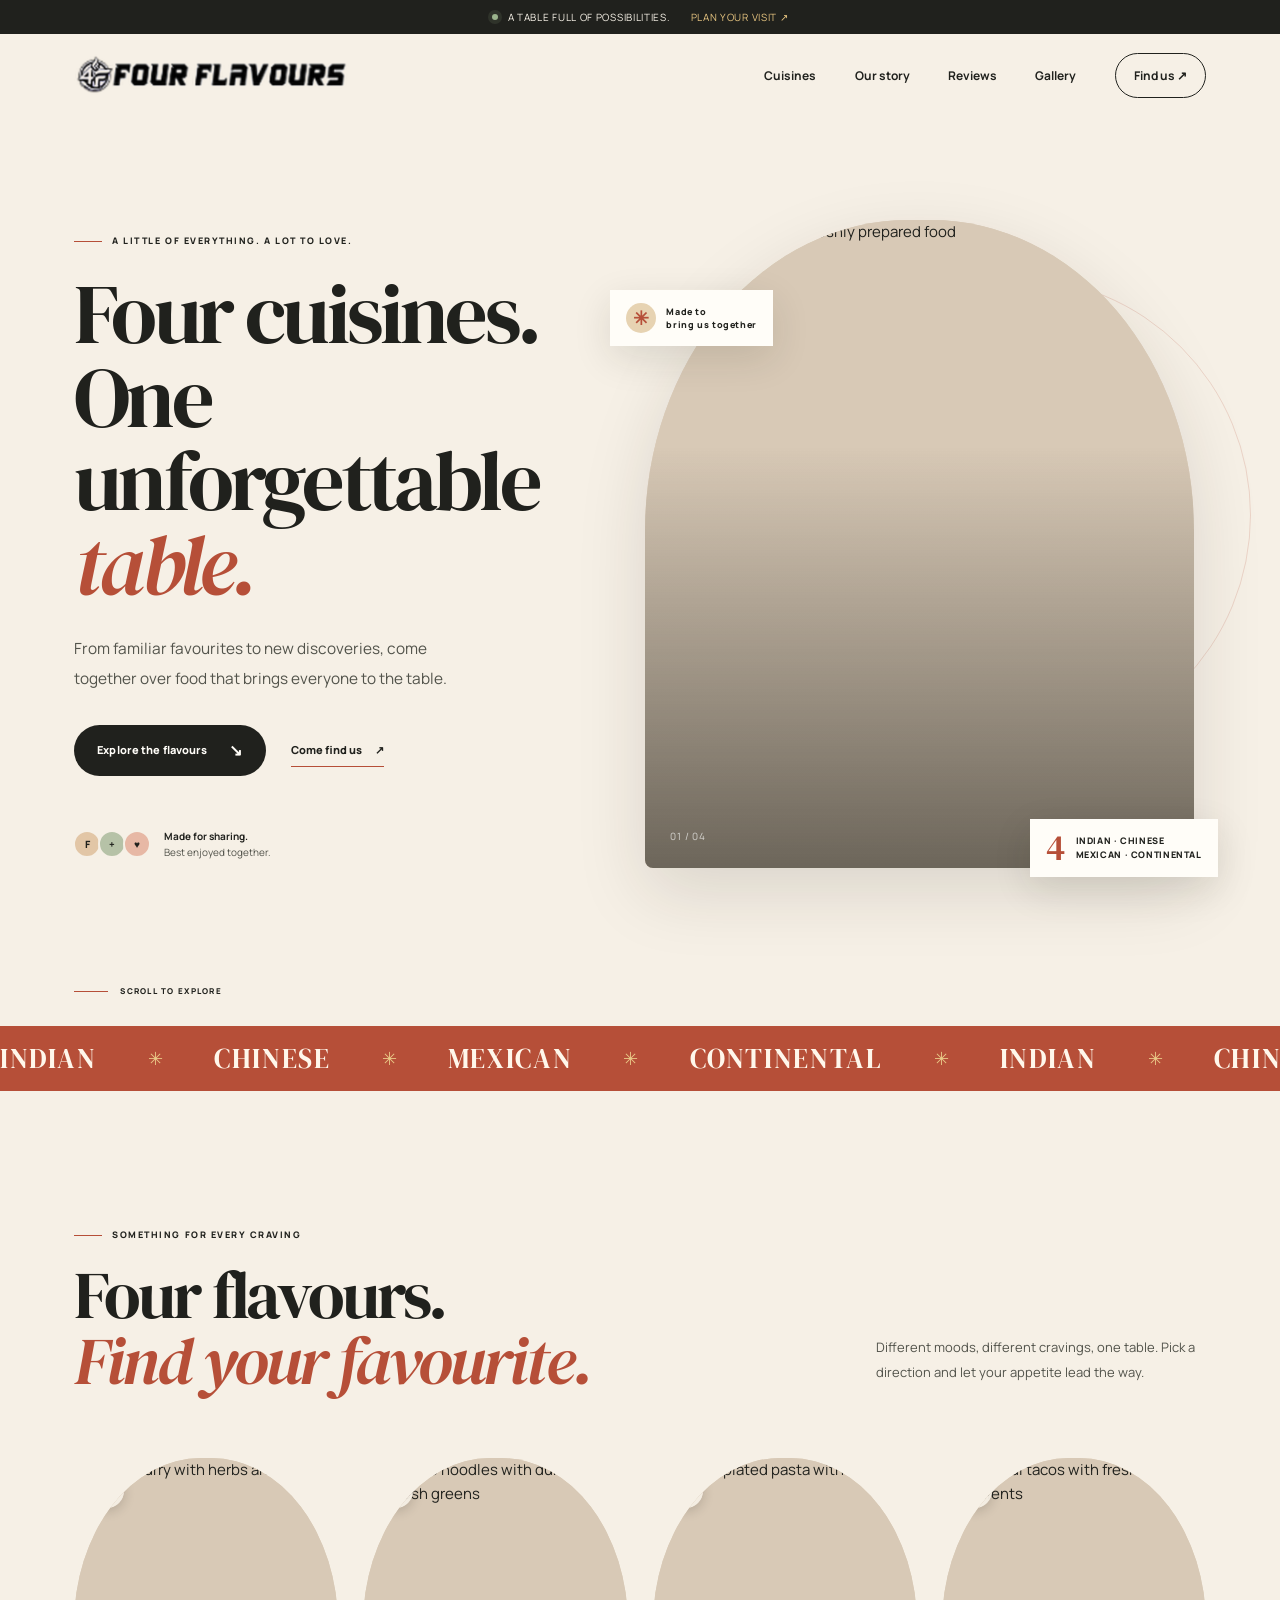
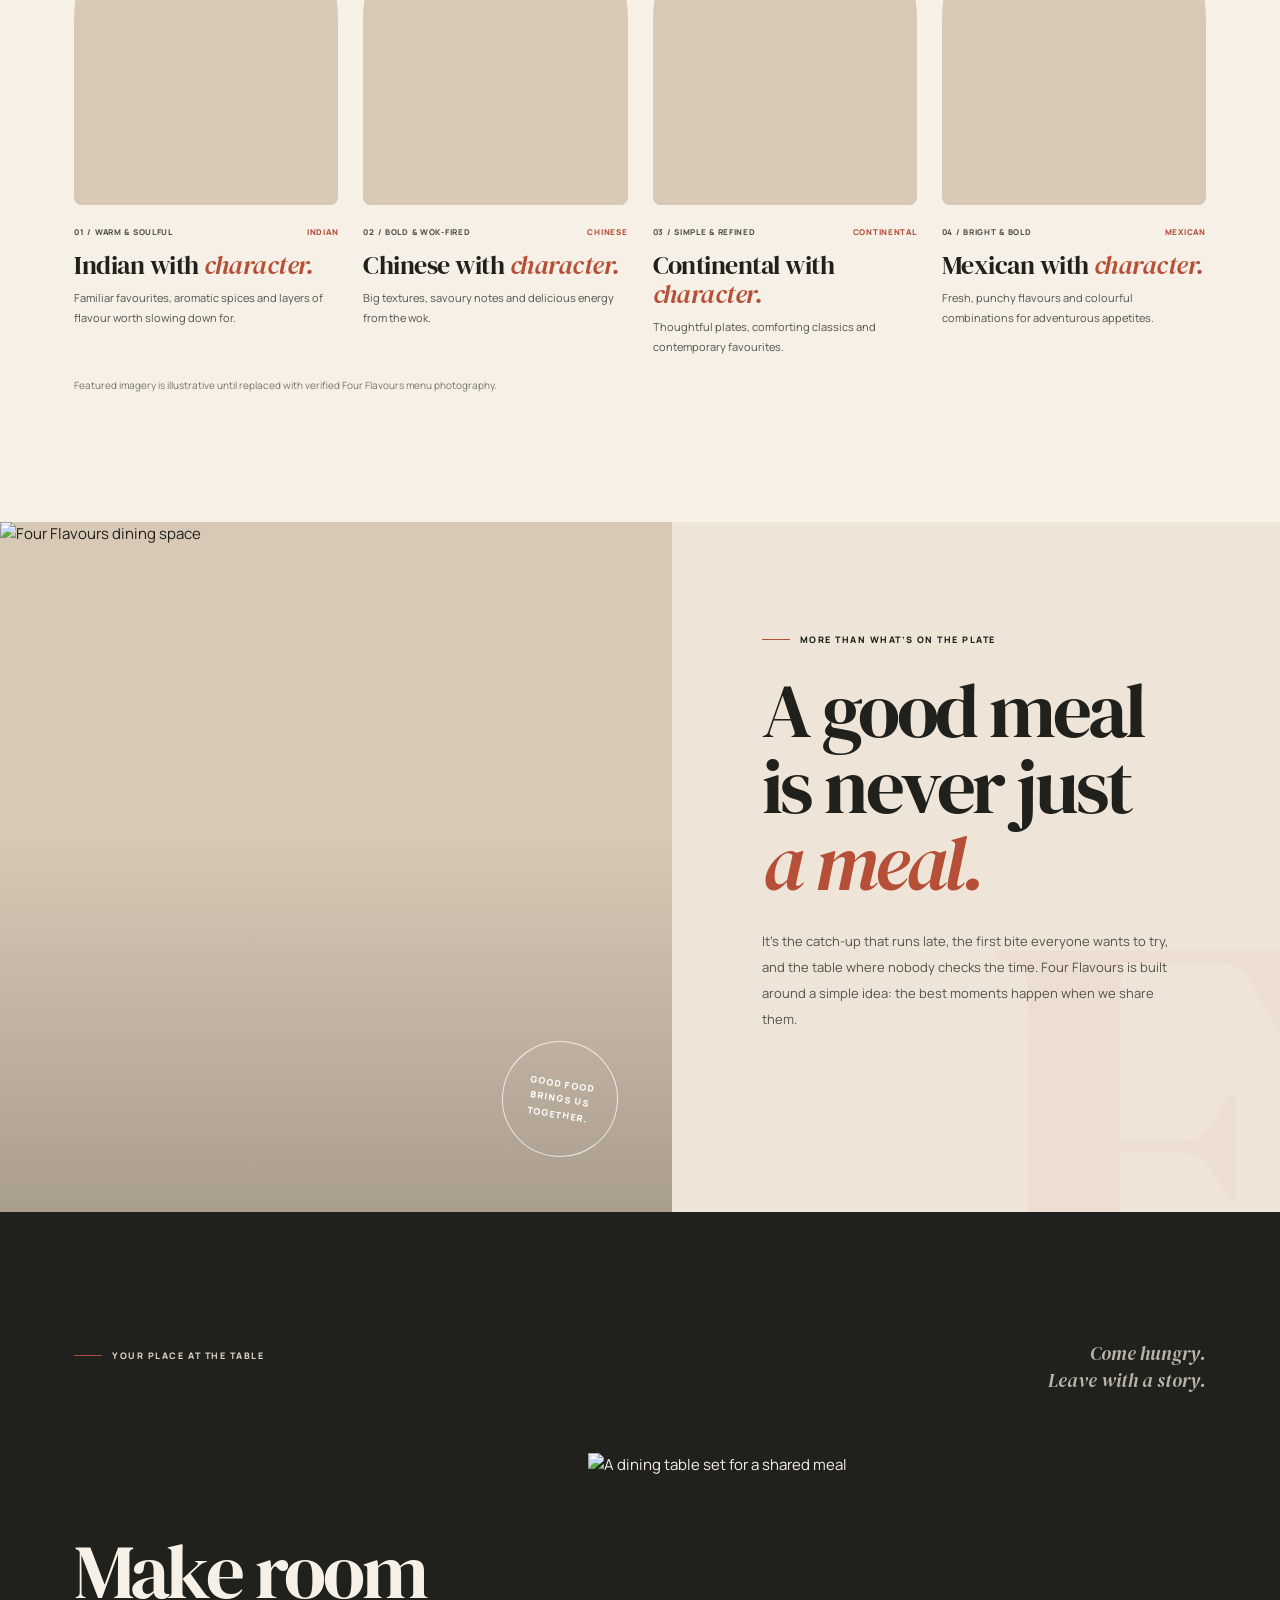
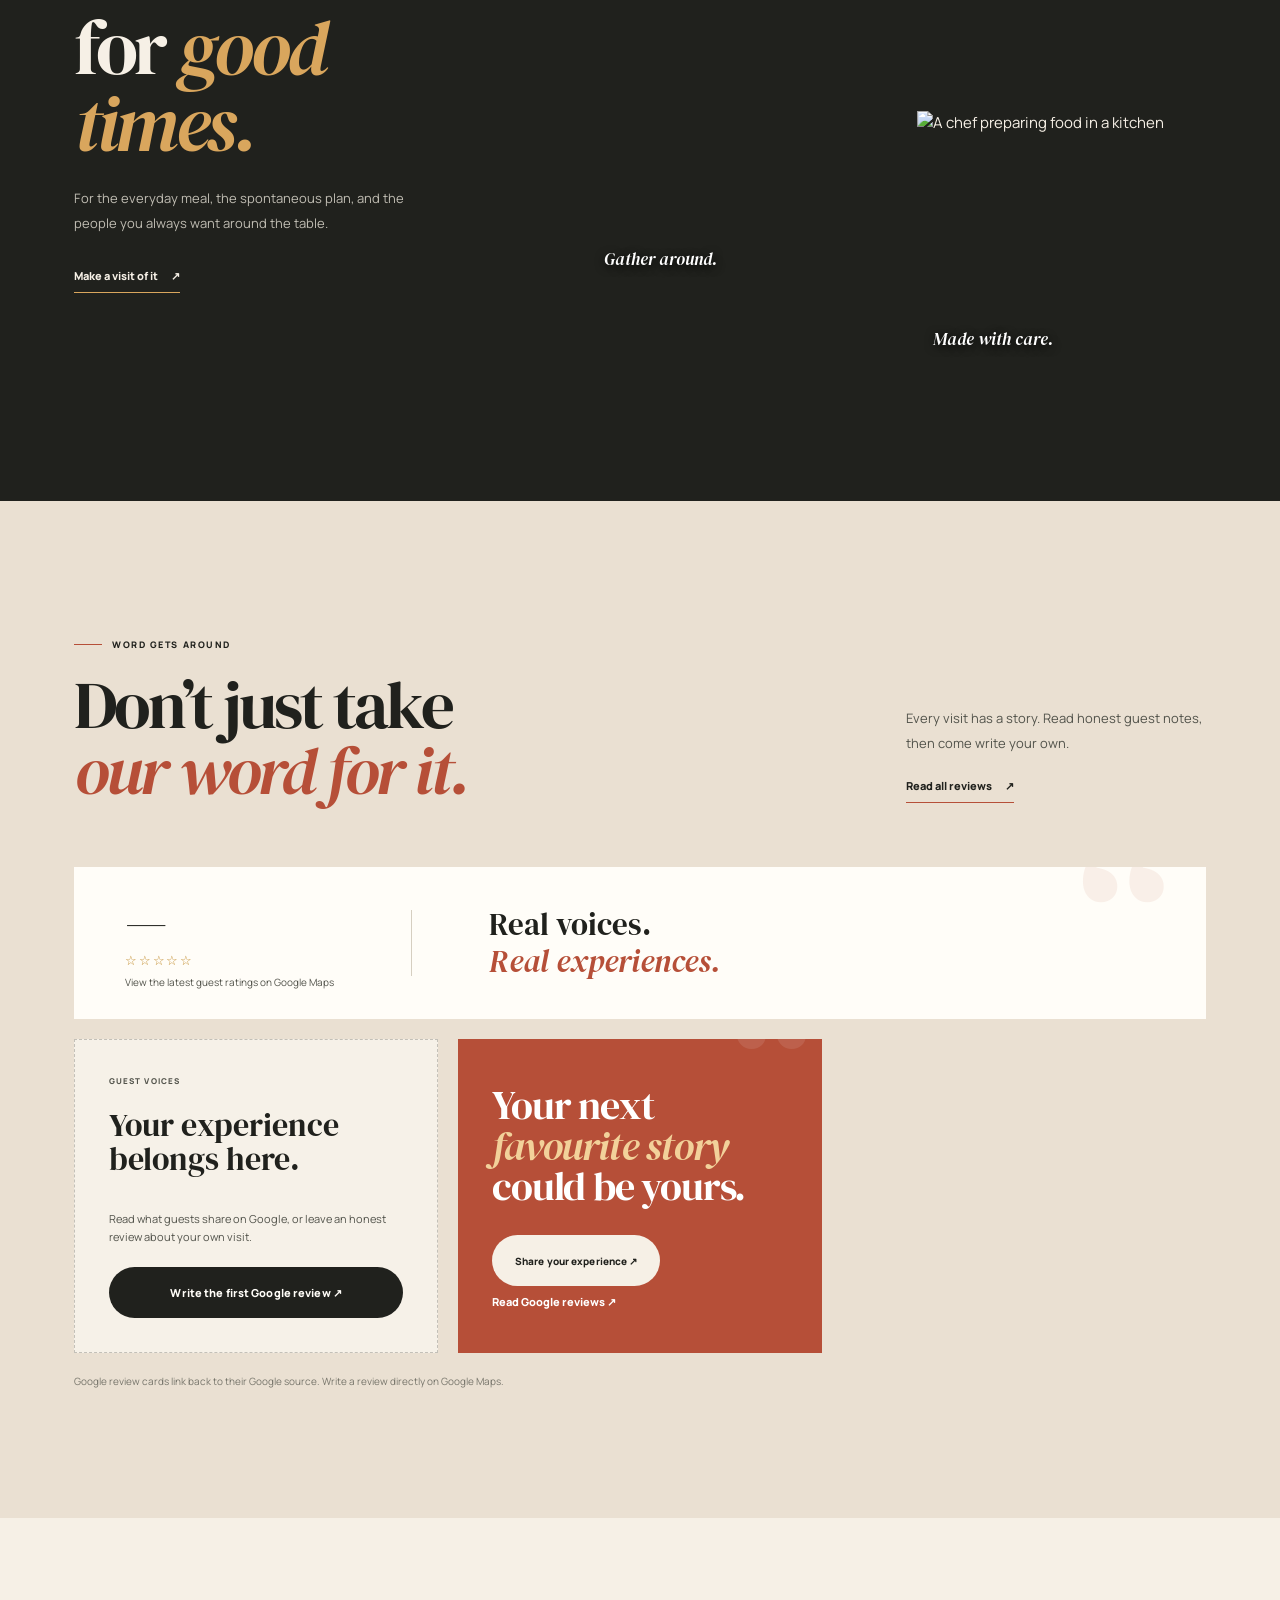
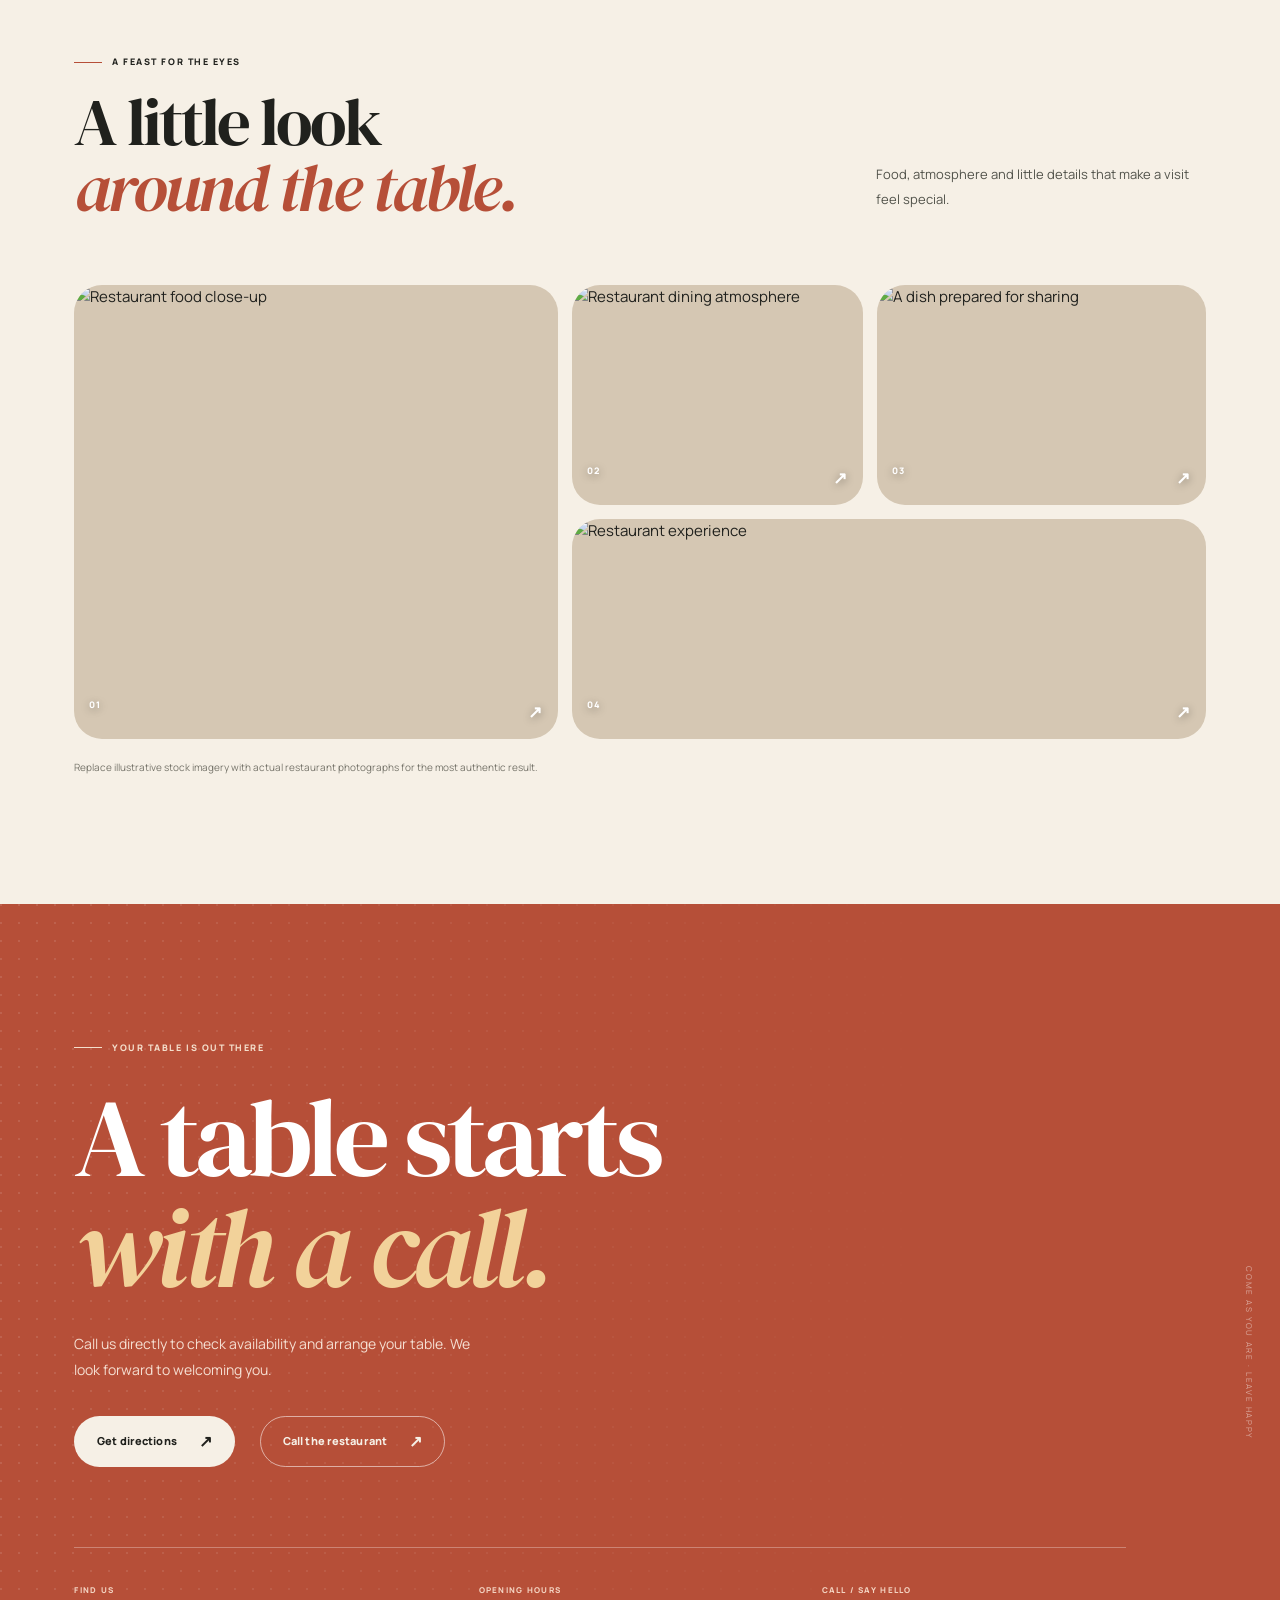
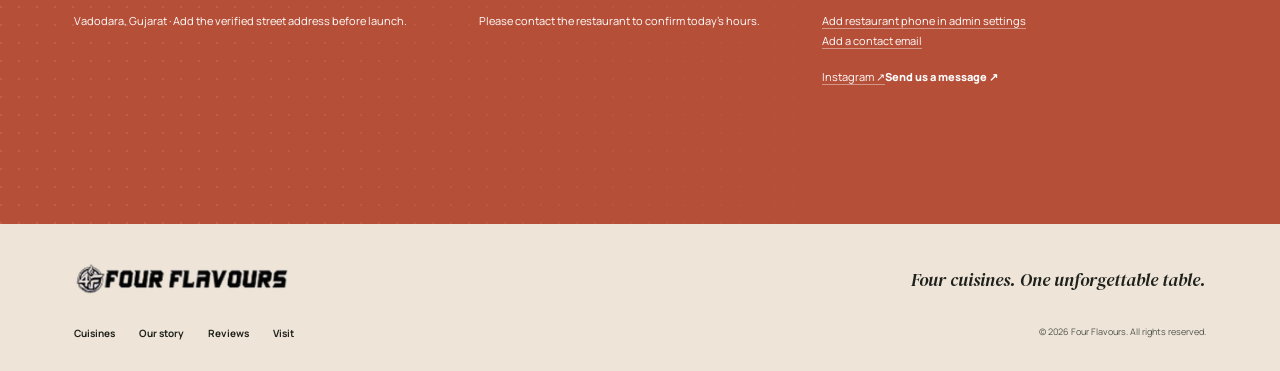
==== commit 957d76e5: "Fix : more access to the admin" ====
--- a/index.html
+++ b/index.html
@@ -21,6 +21,7 @@
   <script defer src="js/app.js"></script>
 </head>
 <body>
+  <div class="scroll-progress" aria-hidden="true"></div>
   <a class="skip-link" href="#main">Skip to content</a>
   <div class="announcement" id="announcement">
     <span class="announcement__dot" aria-hidden="true"></span>
@@ -141,7 +142,6 @@
         <p>Real voices.<br><em>Real experiences.</em></p>
         <span class="reviews__quote-mark" aria-hidden="true">“</span>
       </div>
-      <div class="review-grid" id="reviewGrid" aria-live="polite"></div>
       <section id="googleReviewsSection" class="google-reviews-section" hidden aria-labelledby="googleReviewsHeading">
         <div class="google-reviews-section__header">
           <div><p class="eyebrow"><span class="eyebrow__line"></span> VERIFIED SOURCE</p><h3 id="googleReviewsHeading">Reviews from Google Maps</h3><p id="googleReviewsPlaceName" class="google-reviews-place-name">Guest feedback from Google</p></div>
@@ -150,7 +150,8 @@
         <div id="googleReviewGrid" class="google-review-grid" aria-live="polite"></div>
         <p id="googleReviewsAttributions" class="google-reviews-attribution">Reviews supplied by Google Maps. Author names link to the original Google profiles where available.</p>
       </section>
-      <p class="fine-print reveal" id="reviewFinePrint">Reviews are published only after moderation so guests see authentic feedback.</p>
+      <div class="review-grid" id="reviewGrid" aria-live="polite"></div>
+      <p class="fine-print reveal" id="reviewFinePrint">Google review cards link back to their Google source. Write a review directly on Google Maps.</p>
     </section>
 
     <section class="gallery section-pad" id="gallery">
--- a/css/styles.css
+++ b/css/styles.css
@@ -3,7 +3,7 @@
 }
 *{box-sizing:border-box}html{scroll-behavior:smooth;scroll-padding-top:105px;background:var(--paper)}body{margin:0;background:var(--paper);color:var(--ink);font-family:var(--sans);font-size:15px;line-height:1.65;-webkit-font-smoothing:antialiased;overflow-x:clip}body.dialog-open{overflow:hidden}img{display:block;width:100%;height:100%;object-fit:cover}a{color:inherit;text-decoration:none}button,input,textarea{font:inherit}button,a{-webkit-tap-highlight-color:transparent}button{color:inherit}.skip-link{position:fixed;top:10px;left:10px;z-index:9999;padding:12px 16px;background:var(--ink);color:white;transform:translateY(-150%)}.skip-link:focus{transform:translateY(0)}:focus-visible{outline:3px solid var(--clay);outline-offset:4px}.section-shell,.section-pad{padding-left:var(--page-pad);padding-right:var(--page-pad)}.section-pad{padding-top:clamp(5rem,10vw,9.5rem);padding-bottom:clamp(5rem,10vw,9.5rem)}.announcement{min-height:34px;padding:7px var(--page-pad);display:flex;justify-content:center;align-items:center;gap:10px;background:var(--ink);color:#f9f4e9;font-size:10px;letter-spacing:.07em;text-transform:uppercase}.announcement a{margin-left:10px;color:#e8c681}.announcement__dot{width:6px;height:6px;border-radius:50%;background:#9bb48c;box-shadow:0 0 0 4px rgba(155,180,140,.12)}.site-header{height:var(--header-height);padding:0 var(--page-pad);display:flex;align-items:center;justify-content:space-between;gap:24px;position:sticky;top:0;z-index:100;background:rgba(246,240,230,.92);border-bottom:1px solid transparent;backdrop-filter:blur(16px);transition:height .35s var(--ease),border-color .35s,box-shadow .35s}.site-header.is-scrolled{height:72px;border-color:var(--line);box-shadow:0 8px 30px rgba(30,25,18,.04)}.brand{display:inline-flex;align-items:center;gap:11px;flex-shrink:0}.brand__mark{position:relative;width:39px;height:39px;display:grid;place-items:center;border:1px solid var(--ink);border-radius:50%;font:25px/1 var(--serif);overflow:hidden}.brand__mark span{position:relative;z-index:1}.brand__mark i{position:absolute;width:44px;height:12px;left:-3px;bottom:7px;background:#d9a54d;transform:rotate(-38deg);opacity:.85}.brand__wordmark{display:grid;line-height:1.2;gap:5px}.brand__wordmark strong{font-size:12px;letter-spacing:.16em}.brand__wordmark small{font-size:8px;letter-spacing:.14em;color:var(--ink-soft)}.main-nav{display:flex;align-items:center;gap:clamp(18px,3vw,42px);font-size:12px;font-weight:700}.main-nav>a:not(.nav-cta){position:relative;padding:9px 0}.main-nav>a:not(.nav-cta):after{content:"";position:absolute;left:0;right:100%;bottom:3px;height:1px;background:var(--clay);transition:right .3s var(--ease)}.main-nav>a:not(.nav-cta):hover:after{right:0}.nav-cta{padding:12px 18px;border:1px solid var(--ink);border-radius:100px;transition:background .25s,color .25s,transform .25s}.nav-cta:hover{background:var(--ink);color:var(--paper);transform:translateY(-2px)}.menu-toggle{display:none;border:0;background:transparent;padding:10px;cursor:pointer}.menu-toggle span{display:block;width:24px;height:1.5px;background:var(--ink);margin:6px 0;transition:transform .25s}
 .hero{position:relative;min-height:min(760px,calc(100svh - 110px));display:grid;grid-template-columns:minmax(0,.95fr) minmax(0,1.05fr);align-items:center;gap:clamp(2rem,5vw,6rem);padding-top:clamp(3.5rem,7vw,6rem);padding-bottom:clamp(6rem,10vw,9rem)}.hero__copy{position:relative;z-index:3;padding-bottom:20px}.eyebrow{display:flex;align-items:center;gap:10px;font-size:9px;font-weight:800;letter-spacing:.17em;line-height:1.5}.eyebrow__line{display:inline-block;width:28px;height:1px;background:var(--clay);flex-shrink:0}.hero__title,.section-heading h2,.manifesto__copy h2,.experience__headline h2,.visit h2{margin:24px 0 0;font:400 clamp(3.4rem,6.6vw,7.4rem)/.99 var(--serif);letter-spacing:-.045em}.hero__title em,.section-heading h2 em,.manifesto__copy h2 em,.experience__headline h2 em,.visit h2 em{font-weight:400;color:var(--clay)}.title-period{color:var(--clay)}.hero__description{max-width:410px;margin:28px 0 0;color:var(--ink-soft);font-size:clamp(14px,1.2vw,16px);line-height:1.9}.hero__actions{display:flex;align-items:center;gap:25px;flex-wrap:wrap;margin-top:32px}.button{display:inline-flex;justify-content:center;align-items:center;gap:22px;min-height:51px;padding:0 22px;border:1px solid transparent;border-radius:100px;font-size:11px;font-weight:800;letter-spacing:.01em;cursor:pointer;transition:transform .28s var(--ease),background .28s,color .28s,border-color .28s;white-space:normal}.button span{font-size:16px;transition:transform .25s}.button:hover{transform:translateY(-3px)}.button:hover span{transform:translate(3px,-2px)}.button--dark{background:var(--ink);color:var(--white)}.button--dark:hover{background:var(--clay)}.button--light{background:var(--paper);color:var(--ink)}.button--light:hover{background:#fff}.button--outline{border-color:var(--line);background:transparent}.button--full{width:100%;justify-content:space-between}.text-link{display:inline-flex;align-items:center;gap:13px;font-size:11px;font-weight:800;border-bottom:1px solid var(--clay);padding:7px 0;transition:gap .25s var(--ease)}.text-link:hover{gap:20px}.hero__proof{display:flex;align-items:center;gap:13px;margin-top:52px}.proof-avatars{display:flex;padding-left:2px}.proof-avatars span{display:grid;place-items:center;width:28px;height:28px;border:2px solid var(--paper);border-radius:50%;margin-left:-3px;background:#e2c6a6;color:var(--ink);font-size:10px;font-weight:800}.proof-avatars span:nth-child(2){background:#b6c2a7}.proof-avatars span:nth-child(3){background:#e7b8a5}.hero__proof p{margin:0;font-size:10px;line-height:1.6}.hero__proof p span{color:var(--ink-soft)}.hero__visual{position:relative;min-width:0;padding:12px 12px 30px 0}.hero__image-wrap{height:clamp(420px,55vw,660px);max-height:72svh;min-height:390px;position:relative;overflow:hidden;border-radius:48% 48% 8px 8px;background:#d8c9b6;box-shadow:var(--shadow)}.hero__image-wrap img{transition:transform 1.4s var(--ease);animation:hero-settle 1.2s var(--ease) both}.hero__image-wrap:hover img{transform:scale(1.035)}.hero__image-shade{position:absolute;inset:35% 0 0;background:linear-gradient(transparent,rgba(20,20,15,.55))}.hero__image-label{position:absolute;left:25px;right:25px;bottom:23px;display:flex;justify-content:space-between;gap:12px;color:#fff;font-size:10px;letter-spacing:.08em;text-transform:uppercase}.label-index{opacity:.7}.floating-note{position:absolute;z-index:2;display:flex;align-items:center;gap:10px;background:var(--white);box-shadow:0 12px 38px rgba(36,29,19,.12);padding:13px 16px;font-size:9px;font-weight:800;letter-spacing:.07em;line-height:1.5}.floating-note--top{top:12%;left:-35px;animation:float-note 6s ease-in-out infinite}.floating-note--bottom{bottom:3%;right:-12px;animation:float-note 7s ease-in-out -2s infinite}.note-star{display:grid;place-items:center;width:30px;height:30px;background:#e7d3b2;border-radius:50%;font-size:19px;color:var(--clay)}.note-scribble{font:36px/.9 var(--serif);color:var(--clay)}.hero__orbit{position:absolute;z-index:-1;right:-8%;top:10%;width:85%;aspect-ratio:1;border:1px solid rgba(182,79,56,.18);border-radius:50%}.scroll-cue{position:absolute;bottom:28px;left:var(--page-pad);display:flex;align-items:center;gap:12px;font-size:8px;letter-spacing:.16em;font-weight:800}.scroll-cue__line{width:34px;height:1px;background:var(--clay);transform-origin:left;animation:line-pulse 2s ease-in-out infinite}
-.marquee{overflow:hidden;background:var(--clay);color:#fff7eb;padding:18px 0}.marquee__track{display:flex;align-items:center;justify-content:space-around;gap:clamp(20px,4vw,60px);width:max-content;min-width:100%;animation:marquee 34s linear infinite}.marquee span{font:clamp(17px,2.2vw,27px)/1 var(--serif);letter-spacing:.06em;white-space:nowrap}.marquee i{font-style:normal;color:#eacb88;font-size:18px}
+.marquee{overflow:hidden;background:var(--clay);color:#fff7eb;padding:18px 0}.marquee__track{display:flex;align-items:center;justify-content:space-around;gap:clamp(20px,4vw,60px);width:max-content;min-width:100%;animation:marquee var(--marquee-duration,34s) linear infinite}.marquee span{font:clamp(17px,2.2vw,27px)/1 var(--serif);letter-spacing:.06em;white-space:nowrap}.marquee i{font-style:normal;color:#eacb88;font-size:18px}
 .section-heading{margin-bottom:clamp(35px,5vw,65px)}.section-heading--split{display:flex;align-items:end;justify-content:space-between;gap:40px}.section-heading h2{font-size:clamp(3rem,5.2vw,5.5rem);margin-top:20px}.section-intro{max-width:330px;margin:0 0 9px;color:var(--ink-soft);font-size:13px;line-height:1.9}.cuisine-grid{display:grid;grid-template-columns:repeat(4,minmax(0,1fr));gap:clamp(13px,2vw,25px)}.cuisine-card{min-width:0}.cuisine-card__image{position:relative;aspect-ratio: .76;overflow:hidden;background:#ded0bd;border-radius:160px 160px 5px 5px}.cuisine-card__image img{transition:none;filter:none}.cuisine-card:hover .cuisine-card__image img{transform:none;filter:none}.cuisine-card__number{position:absolute;top:16px;left:16px;display:grid;place-items:center;width:34px;height:34px;border-radius:50%;background:rgba(246,240,230,.9);font-size:9px;font-weight:800}.cuisine-card__meta{display:flex;justify-content:space-between;gap:7px;margin-top:20px;font-size:8px;font-weight:800;letter-spacing:.09em;color:var(--ink-soft)}.cuisine-card__meta span:last-child{color:var(--clay)}.cuisine-card h3{font:400 clamp(1.45rem,2vw,2.15rem)/1.13 var(--serif);letter-spacing:-.02em;margin:13px 0 8px}.cuisine-card h3 em{color:var(--clay);font-weight:400}.cuisine-card p{font-size:11px;line-height:1.8;color:var(--ink-soft);margin:0;max-width:270px}.fine-print{font-size:10px;color:#77756b;line-height:1.7;margin:20px 0 0}
 .manifesto{position:relative;display:grid;grid-template-columns:1.05fr .95fr;min-height:670px;background:var(--paper-deep);overflow:hidden}.manifesto__visual{position:relative;min-height:600px;overflow:hidden}.manifesto__visual img{position:absolute;inset:0;transition:transform 1.2s var(--ease)}.manifesto__visual:hover img{transform:scale(1.025)}.manifesto__visual:after{content:"";position:absolute;inset:45% 0 0;background:linear-gradient(transparent,rgba(20,18,15,.24))}.image-stamp{position:absolute;right:8%;bottom:8%;z-index:1;width:116px;height:116px;border:1px solid rgba(255,255,255,.75);border-radius:50%;display:grid;place-items:center;text-align:center;color:white;font-size:9px;font-weight:800;letter-spacing:.13em;line-height:1.7;transform:rotate(9deg)}.manifesto__copy{position:relative;z-index:1;align-self:center;padding:clamp(3rem,8vw,8rem) clamp(2rem,7vw,7.5rem)}.manifesto__copy h2{font-size:clamp(3.5rem,6vw,6.4rem);margin-top:25px}.manifesto__body{max-width:410px;margin:28px 0 0;font-size:13px;line-height:2;color:var(--ink-soft)}.manifesto__signature{display:flex;align-items:center;gap:12px;margin-top:30px;font:italic 20px var(--serif)}.signature-line{width:30px;height:1px;background:var(--clay)}.manifesto__decoration{position:absolute;right:-30px;bottom:-170px;font:500 38rem/.8 var(--serif);color:rgba(182,79,56,.045);pointer-events:none}
 .experience{background:var(--ink);color:var(--paper)}.experience .eyebrow{color:#d9d0c1}.experience__top{display:flex;justify-content:space-between;align-items:start}.experience__aside{margin:0;color:#b9b4a8;font:italic 19px/1.4 var(--serif);text-align:right}.experience__layout{display:grid;grid-template-columns:.8fr 1.2fr;gap:clamp(3rem,8vw,9rem);align-items:center;margin-top:60px}.experience__headline h2{font-size:clamp(3.6rem,6vw,6.4rem);margin:0}.experience__headline h2 em{color:#d9a65d}.experience__headline p{max-width:330px;margin:25px 0;color:#c0bdb3;font-size:13px;line-height:1.9}.experience .text-link{color:var(--paper);border-color:#d9a65d}.experience__photos{position:relative;min-height:520px}.experience__photo{position:absolute;margin:0;overflow:hidden}.experience__photo img{transition:transform .8s var(--ease)}.experience__photo:hover img{transform:scale(1.04)}.experience__photo figcaption{position:absolute;left:16px;bottom:14px;color:white;font:italic 17px var(--serif);text-shadow:0 2px 10px #000}.experience__photo--one{width:66%;height:83%;left:0;top:0}.experience__photo--two{width:48%;height:52%;right:0;bottom:0;border:8px solid var(--ink)}
@@ -101,3 +101,37 @@
 .brand__image{display:block;width:min(var(--brand-logo-width,280px),36vw);max-width:var(--brand-logo-width,280px);height:auto;max-height:58px;object-fit:contain;object-position:left center}
 .brand--footer .brand__image{width:min(220px,55vw);max-width:220px;max-height:46px}
 @media(max-width:760px){.brand__image{width:min(220px,64vw);max-width:220px;max-height:42px}.brand--footer .brand__image{width:min(205px,70vw);max-width:205px;max-height:40px}}
+
+
+/* Premium scroll progress, safer overlay stacking and admin-selected image frames. */
+.scroll-progress{position:fixed;inset:0 auto auto 0;width:100%;height:2px;z-index:1000;pointer-events:none;background:var(--clay);transform:scaleX(var(--scroll-progress,0));transform-origin:left center;will-change:transform;box-shadow:0 0 10px rgba(182,79,56,.22)}
+.cuisine-card__image,.gallery-item,.hero__image-wrap,.manifesto__visual,.experience__photo{isolation:isolate}
+.cuisine-card__image img,.gallery-item img,.hero__image-wrap>img,.manifesto__visual>img,.experience__photo>img{position:relative;z-index:0}
+.cuisine-card__number{z-index:5;isolation:isolate;pointer-events:none;box-shadow:0 3px 12px rgba(25,22,17,.18);backdrop-filter:blur(8px);-webkit-backdrop-filter:blur(8px)}
+.hero__image-shade{z-index:1;pointer-events:none}.hero__image-label{z-index:3;pointer-events:none}.image-stamp{z-index:3;pointer-events:none}.experience__photo figcaption{z-index:3;pointer-events:none}.gallery-item>span{z-index:4;pointer-events:none}
+.review-card,.google-review-card{transition:transform .38s var(--ease),box-shadow .38s var(--ease),border-color .38s var(--ease)}
+.review-card:hover,.google-review-card:hover{transform:translateY(-4px);box-shadow:0 18px 38px rgba(40,32,22,.09);border-color:rgba(182,79,56,.28)}
+.google-review-card{animation:review-card-enter .65s var(--ease) both;animation-delay:calc(var(--review-index,0) * 80ms)}
+.google-review-card blockquote{overflow-wrap:anywhere;word-break:normal}
+.google-reviews-empty{grid-column:1/-1;margin:0;padding:22px;border:1px dashed var(--line);border-radius:6px;color:var(--ink-soft);font-size:12px;line-height:1.8}
+@keyframes review-card-enter{from{opacity:0;transform:translateY(18px) scale(.99)}to{opacity:1;transform:translateY(0) scale(1)}}
+
+/* Valid image-shape options are applied to image containers, not the source image. */
+html[data-hero-shape="classic"] .hero__image-wrap,html[data-story-shape="classic"] .manifesto__visual,html[data-cuisine-shape="classic"] .cuisine-card__image,html[data-gallery-shape="classic"] .gallery-item{border-radius:0;clip-path:none}
+html[data-hero-shape="soft"] .hero__image-wrap,html[data-story-shape="soft"] .manifesto__visual,html[data-cuisine-shape="soft"] .cuisine-card__image,html[data-gallery-shape="soft"] .gallery-item{border-radius:12px;clip-path:none}
+html[data-hero-shape="rounded"] .hero__image-wrap,html[data-story-shape="rounded"] .manifesto__visual,html[data-cuisine-shape="rounded"] .cuisine-card__image,html[data-gallery-shape="rounded"] .gallery-item{border-radius:28px;clip-path:none}
+html[data-hero-shape="pill"] .hero__image-wrap,html[data-story-shape="pill"] .manifesto__visual,html[data-cuisine-shape="pill"] .cuisine-card__image,html[data-gallery-shape="pill"] .gallery-item{border-radius:999px;clip-path:none}
+html[data-hero-shape="circle"] .hero__image-wrap,html[data-story-shape="circle"] .manifesto__visual,html[data-cuisine-shape="circle"] .cuisine-card__image,html[data-gallery-shape="circle"] .gallery-item{border-radius:50%;clip-path:none}
+html[data-hero-shape="arch"] .hero__image-wrap,html[data-story-shape="arch"] .manifesto__visual,html[data-cuisine-shape="arch"] .cuisine-card__image,html[data-gallery-shape="arch"] .gallery-item{border-radius:48% 48% 8px 8px;clip-path:none}
+html[data-hero-shape="oval"] .hero__image-wrap,html[data-story-shape="oval"] .manifesto__visual,html[data-cuisine-shape="oval"] .cuisine-card__image,html[data-gallery-shape="oval"] .gallery-item{border-radius:50% / 42%;clip-path:none}
+html[data-hero-shape="organic"] .hero__image-wrap,html[data-story-shape="organic"] .manifesto__visual,html[data-cuisine-shape="organic"] .cuisine-card__image,html[data-gallery-shape="organic"] .gallery-item{border-radius:62% 38% 55% 45% / 38% 57% 43% 62%;clip-path:none}
+html[data-hero-shape="diamond"] .hero__image-wrap,html[data-story-shape="diamond"] .manifesto__visual,html[data-cuisine-shape="diamond"] .cuisine-card__image,html[data-gallery-shape="diamond"] .gallery-item{border-radius:0;clip-path:polygon(50% 0,100% 50%,50% 100%,0 50%)}
+html[data-hero-shape="hexagon"] .hero__image-wrap,html[data-story-shape="hexagon"] .manifesto__visual,html[data-cuisine-shape="hexagon"] .cuisine-card__image,html[data-gallery-shape="hexagon"] .gallery-item{border-radius:0;clip-path:polygon(25% 0,75% 0,100% 50%,75% 100%,25% 100%,0 50%)}
+html[data-hero-shape="cut-corners"] .hero__image-wrap,html[data-story-shape="cut-corners"] .manifesto__visual,html[data-cuisine-shape="cut-corners"] .cuisine-card__image,html[data-gallery-shape="cut-corners"] .gallery-item{border-radius:0;clip-path:polygon(8% 0,92% 0,100% 12%,100% 88%,92% 100%,8% 100%,0 88%,0 12%)}
+html[data-hero-shape="slant"] .hero__image-wrap,html[data-story-shape="slant"] .manifesto__visual,html[data-cuisine-shape="slant"] .cuisine-card__image,html[data-gallery-shape="slant"] .gallery-item{border-radius:0;clip-path:polygon(10% 0,100% 0,90% 100%,0 100%)}
+html[data-hero-shape="leaf"] .hero__image-wrap,html[data-story-shape="leaf"] .manifesto__visual,html[data-cuisine-shape="leaf"] .cuisine-card__image,html[data-gallery-shape="leaf"] .gallery-item{border-radius:0 70% 0 70%;clip-path:none}
+html[data-hero-shape="ticket"] .hero__image-wrap,html[data-story-shape="ticket"] .manifesto__visual,html[data-cuisine-shape="ticket"] .cuisine-card__image,html[data-gallery-shape="ticket"] .gallery-item{border-radius:0;clip-path:polygon(0 0,92% 0,100% 8%,100% 92%,92% 100%,8% 100%,0 92%,0 8%)}
+/* Shape-select preview uses the same geometry as the live site. */
+.shape-preview__frame{--shape-clip:none;width:100%;height:72px;background:linear-gradient(135deg,#e5c7a6 0%,#b64f38 58%,#6b4936 100%);border-radius:8px;clip-path:var(--shape-clip);transition:clip-path .28s var(--ease),border-radius .28s var(--ease),transform .28s var(--ease)}
+.shape-preview__frame[data-shape="classic"]{border-radius:0}.shape-preview__frame[data-shape="soft"]{border-radius:12px}.shape-preview__frame[data-shape="rounded"]{border-radius:28px}.shape-preview__frame[data-shape="pill"]{border-radius:999px}.shape-preview__frame[data-shape="circle"]{border-radius:50%}.shape-preview__frame[data-shape="arch"]{border-radius:48% 48% 8px 8px}.shape-preview__frame[data-shape="oval"]{border-radius:50% / 42%}.shape-preview__frame[data-shape="organic"]{border-radius:62% 38% 55% 45% / 38% 57% 43% 62%}.shape-preview__frame[data-shape="diamond"]{border-radius:0;clip-path:polygon(50% 0,100% 50%,50% 100%,0 50%)}.shape-preview__frame[data-shape="hexagon"]{border-radius:0;clip-path:polygon(25% 0,75% 0,100% 50%,75% 100%,25% 100%,0 50%)}.shape-preview__frame[data-shape="cut-corners"]{border-radius:0;clip-path:polygon(8% 0,92% 0,100% 12%,100% 88%,92% 100%,8% 100%,0 88%,0 12%)}.shape-preview__frame[data-shape="slant"]{border-radius:0;clip-path:polygon(10% 0,100% 0,90% 100%,0 100%)}.shape-preview__frame[data-shape="leaf"]{border-radius:0 70% 0 70%}.shape-preview__frame[data-shape="ticket"]{border-radius:0;clip-path:polygon(0 0,92% 0,100% 8%,100% 92%,92% 100%,8% 100%,0 92%,0 8%)}
+@media(prefers-reduced-motion:reduce){.google-review-card{animation:none!important}.review-card:hover,.google-review-card:hover{transform:none;box-shadow:none}}
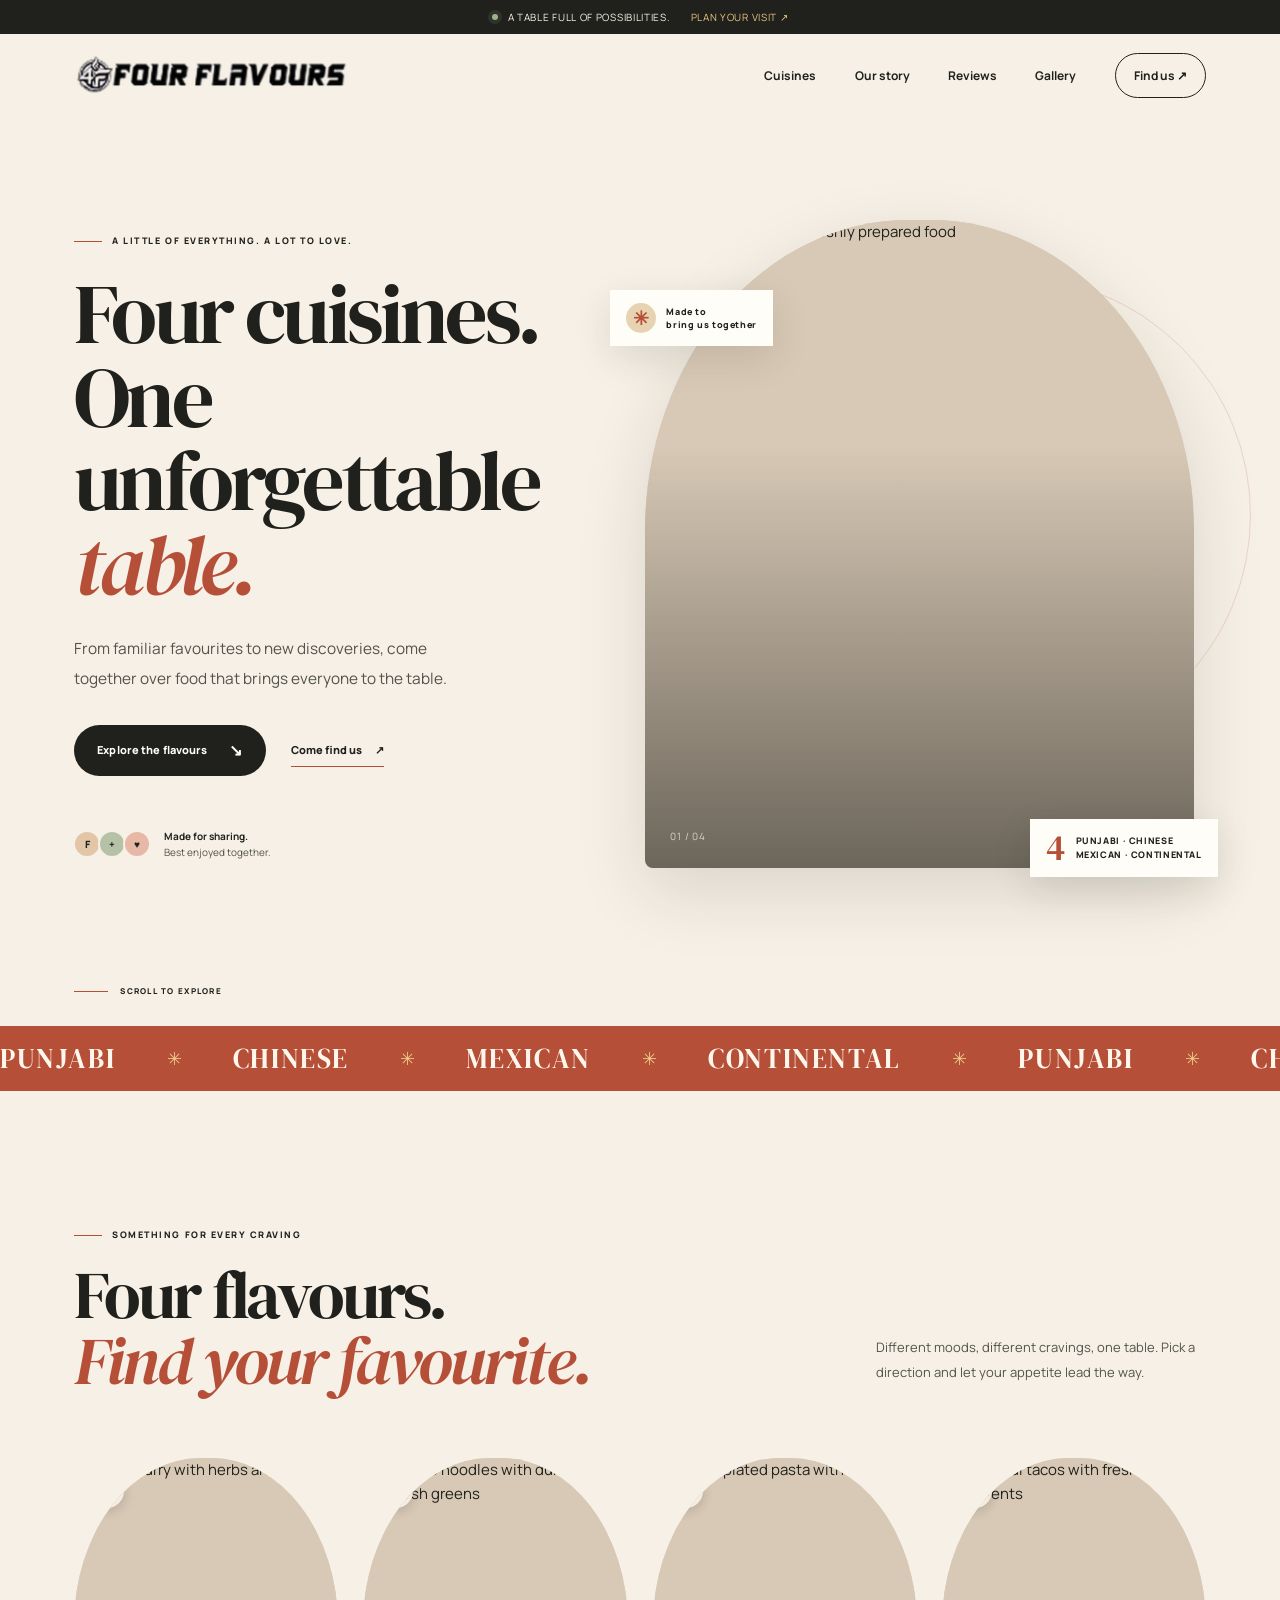
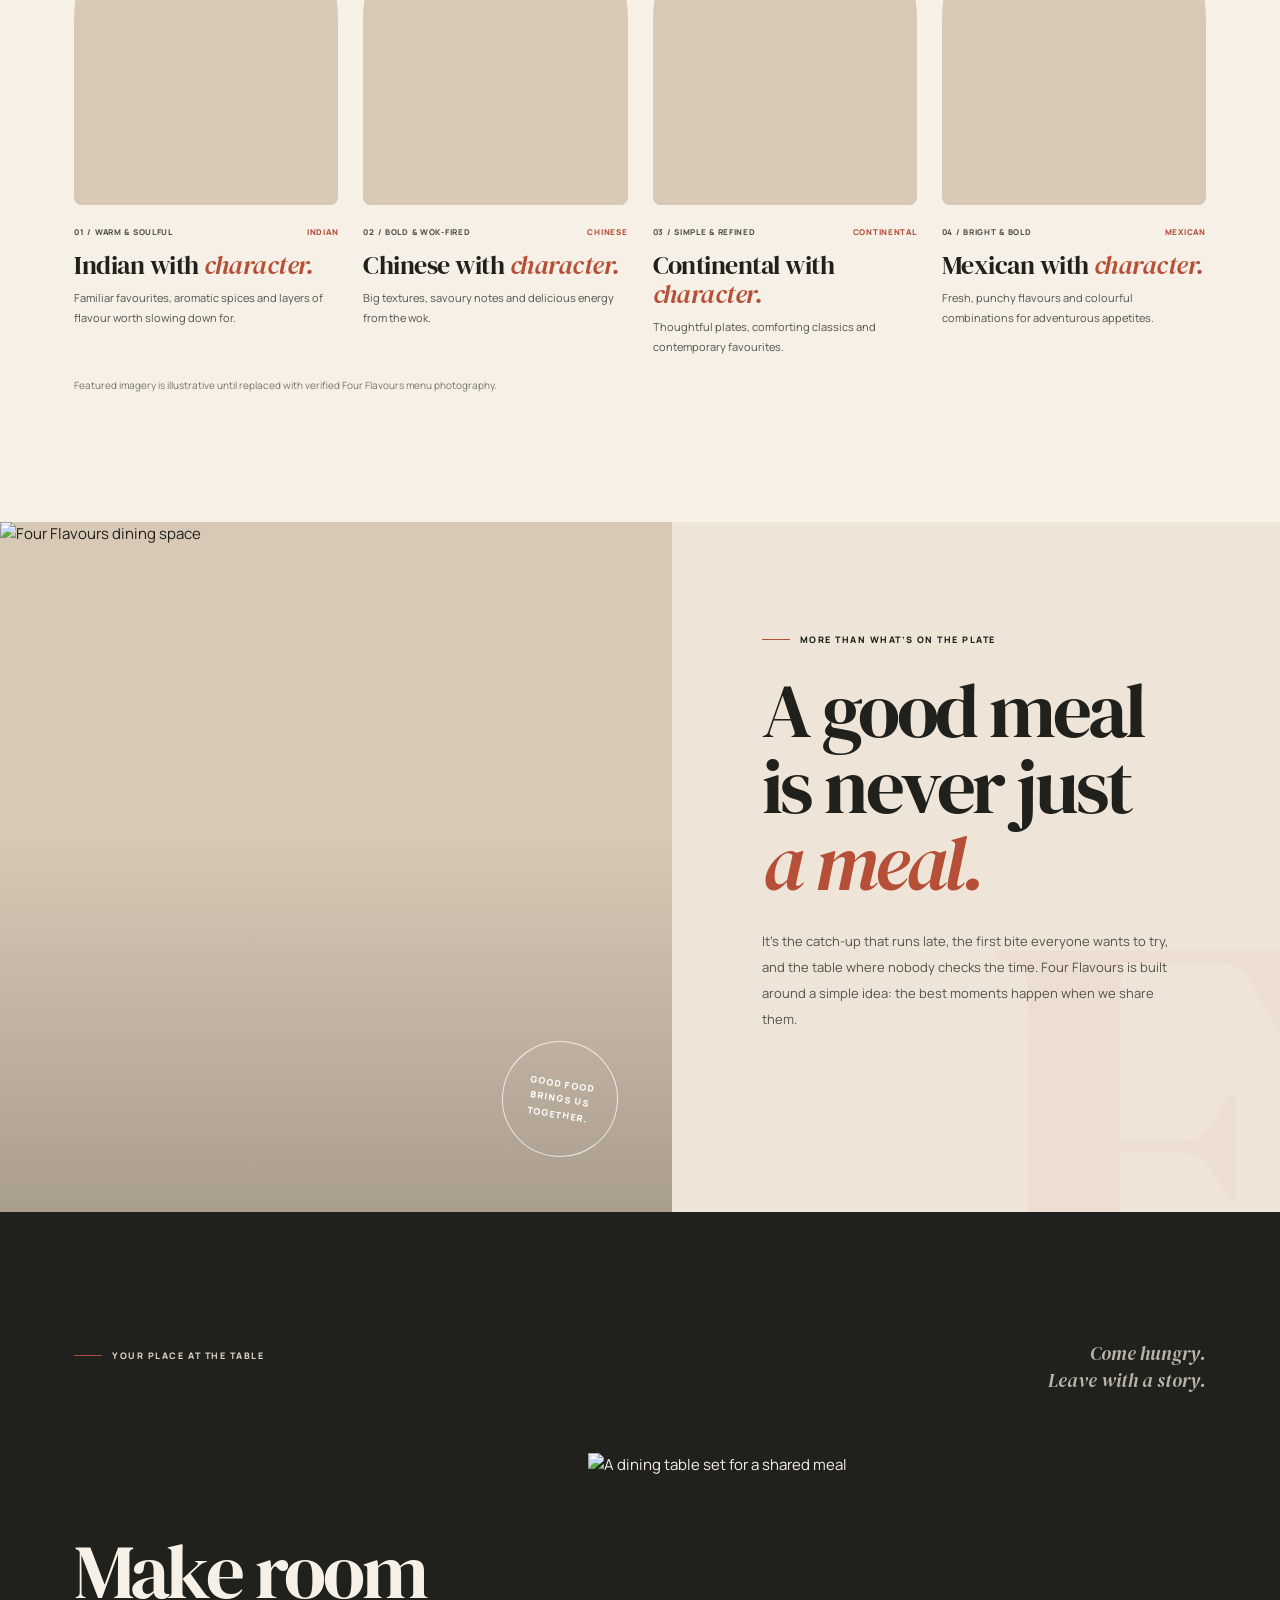
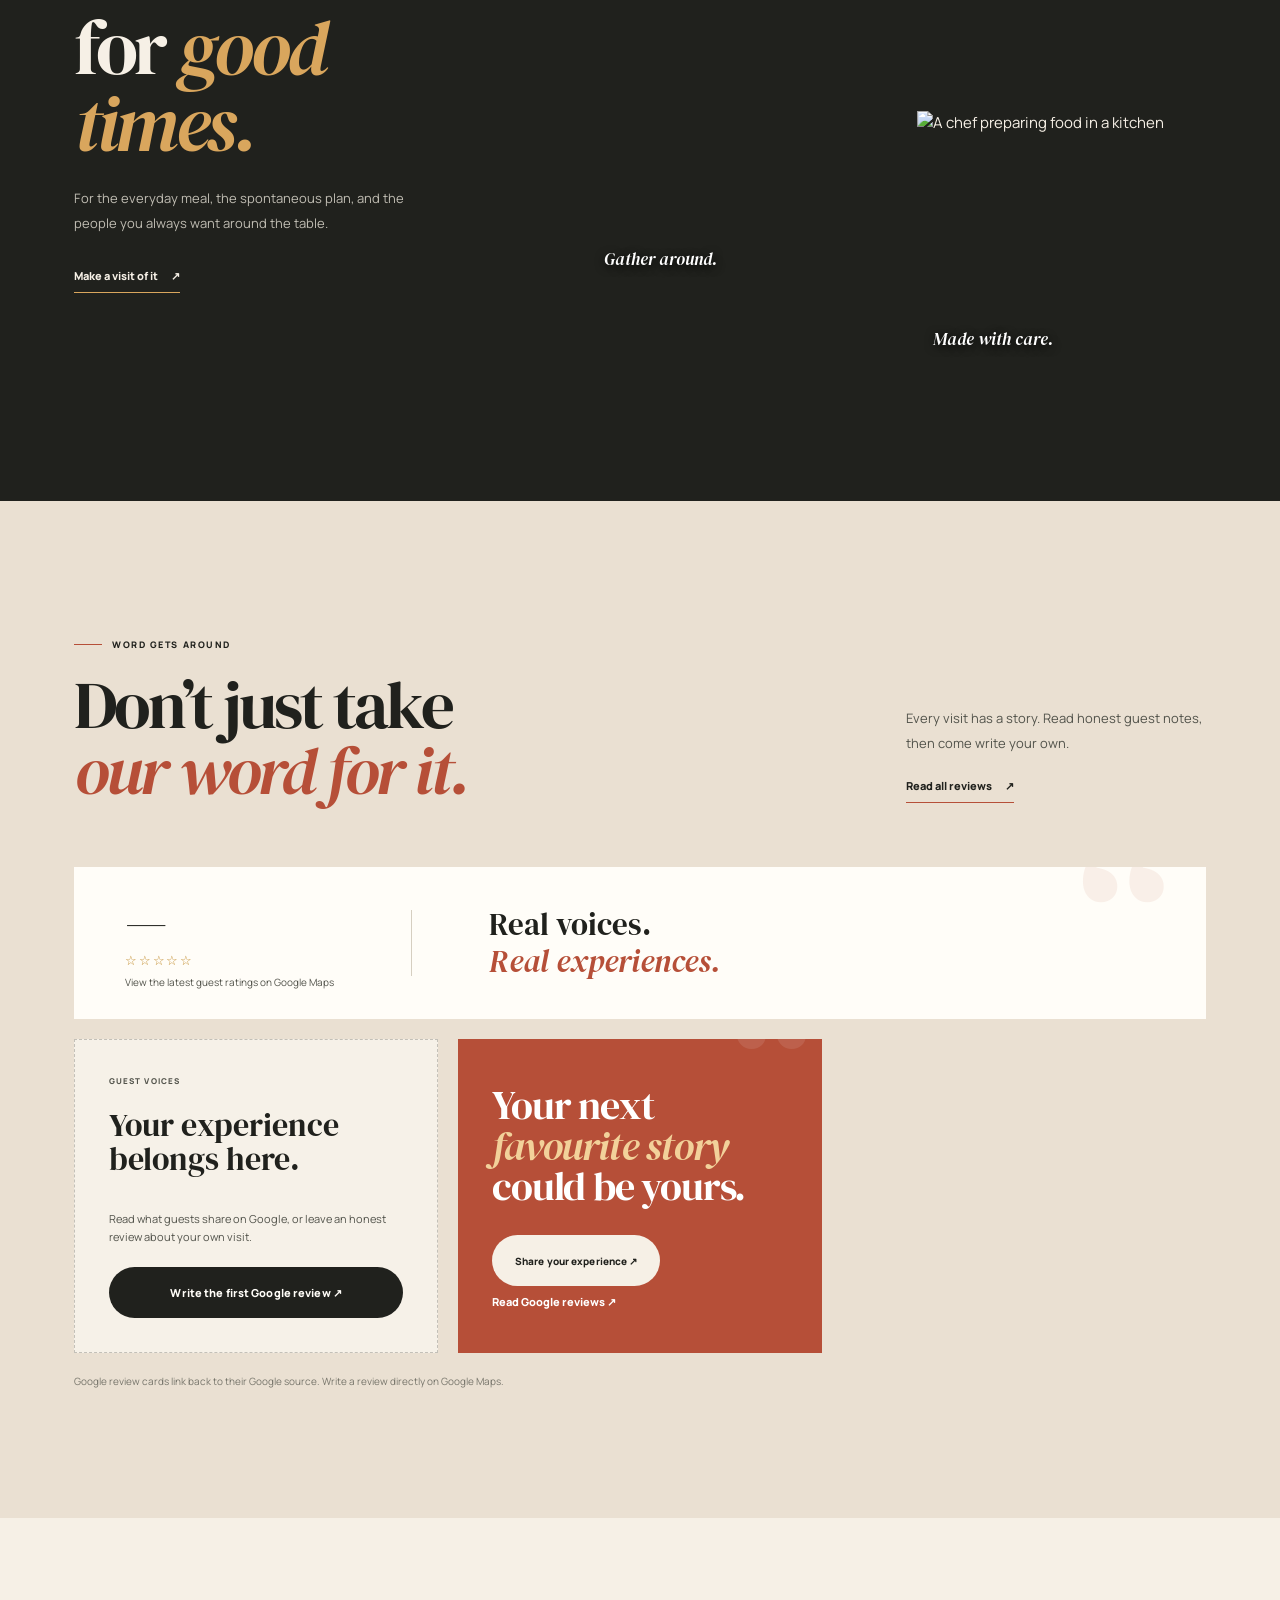
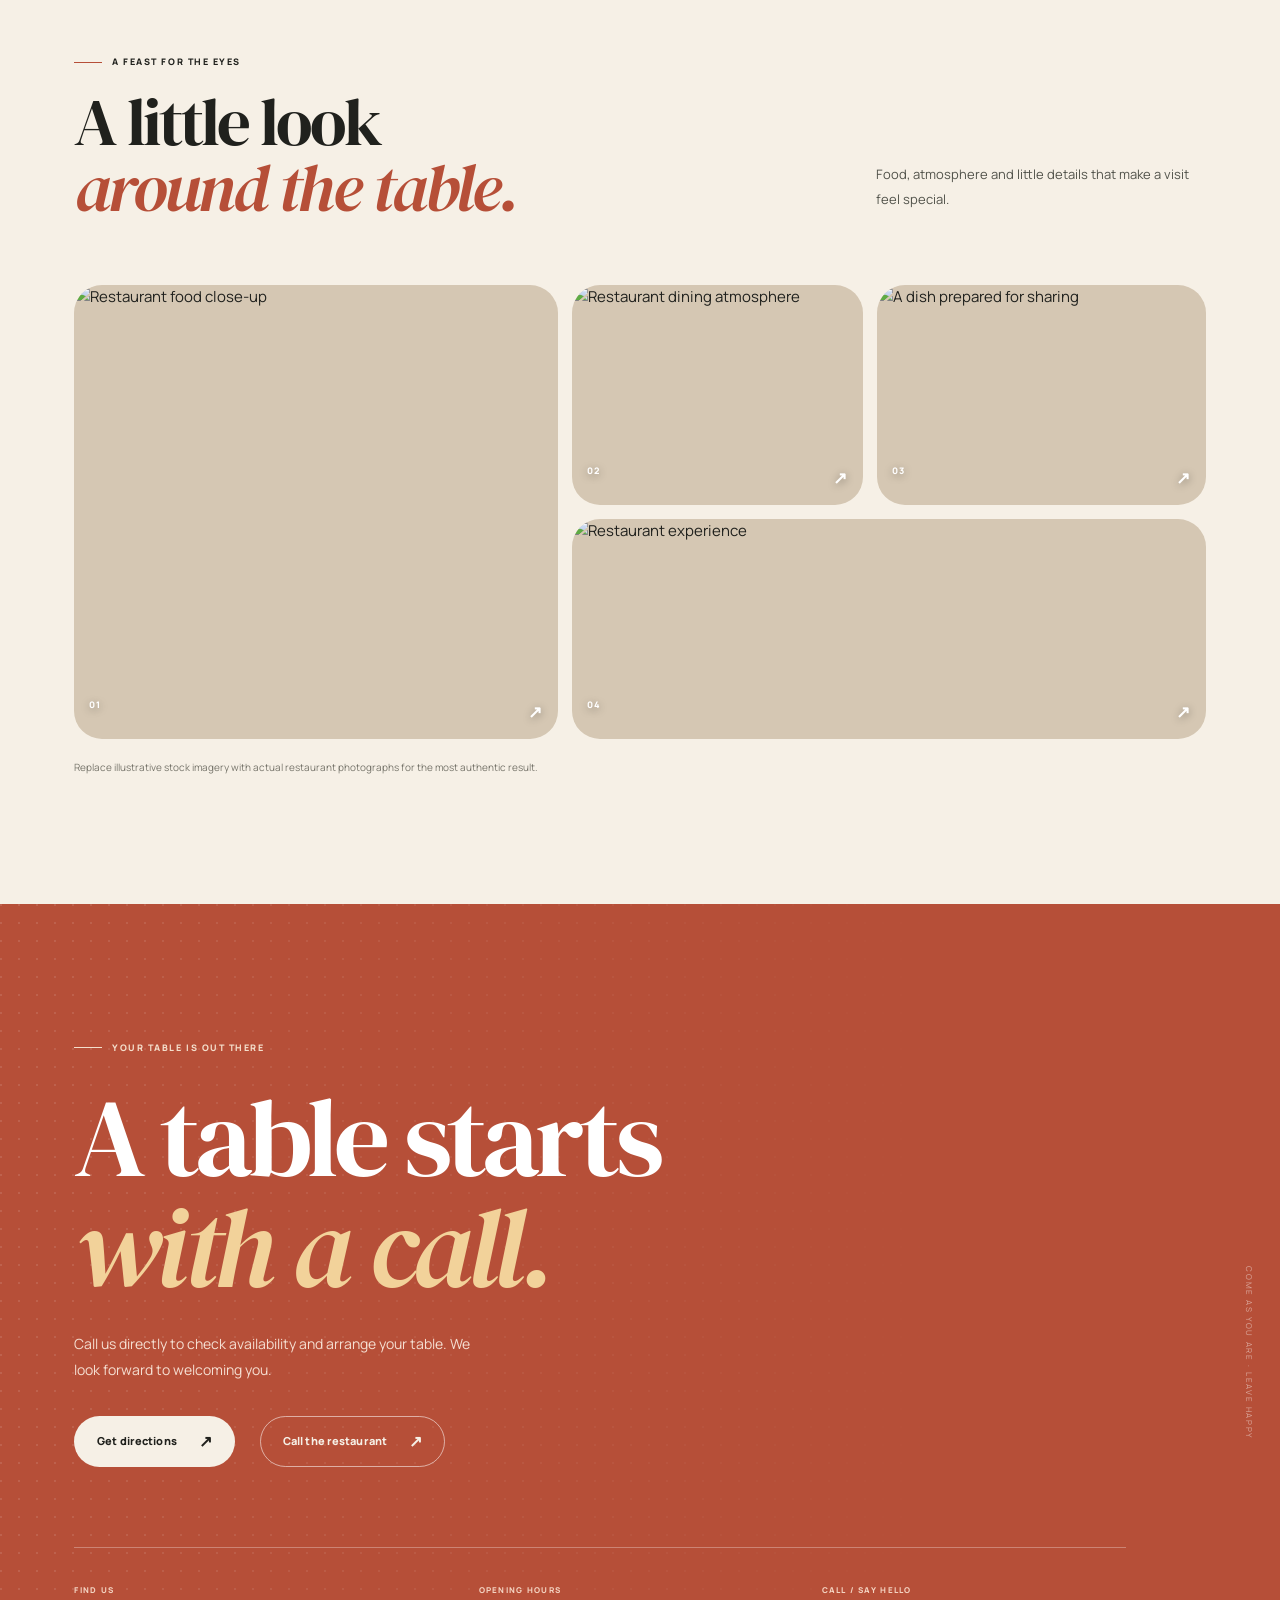
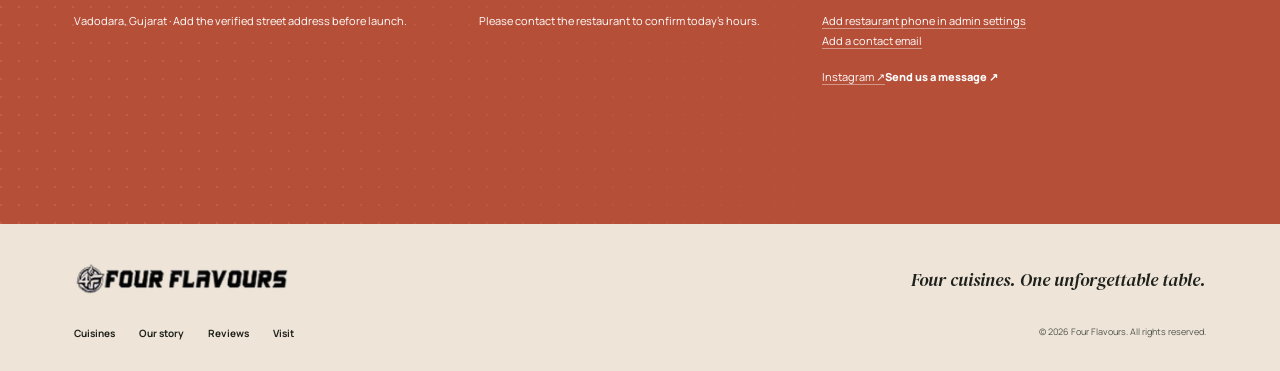
==== commit 77898573: "Fix : more access to the admin" ====
--- a/index.html
+++ b/index.html
@@ -64,14 +64,14 @@
           <div class="hero__image-label"><span class="label-index">01 / 04</span><span id="heroImageCaption">A world of flavour</span></div>
         </div>
         <div class="floating-note floating-note--top"><span class="note-star">✳</span><span>Made to<br>bring us together</span></div>
-        <div class="floating-note floating-note--bottom"><span class="note-scribble">4</span><span>INDIAN · CHINESE<br>MEXICAN · CONTINENTAL</span></div>
+        <div class="floating-note floating-note--bottom"><span class="note-scribble">4</span><span>PUNJABI · CHINESE<br>MEXICAN · CONTINENTAL</span></div>
         <div class="hero__orbit" aria-hidden="true"></div>
       </div>
       <a class="scroll-cue" href="#cuisines"><span class="scroll-cue__line"></span><span>SCROLL TO EXPLORE</span></a>
     </section>
 
     <section class="marquee" aria-label="Four Flavours cuisines">
-      <div class="marquee__track"><span>INDIAN</span><i>✳</i><span>CHINESE</span><i>✳</i><span>MEXICAN</span><i>✳</i><span>CONTINENTAL</span><i>✳</i><span>INDIAN</span><i>✳</i><span>CHINESE</span><i>✳</i><span>MEXICAN</span><i>✳</i><span>CONTINENTAL</span><i>✳</i></div>
+      <div class="marquee__track"><span>PUNJABI</span><i>✳</i><span>CHINESE</span><i>✳</i><span>MEXICAN</span><i>✳</i><span>CONTINENTAL</span><i>✳</i><span>PUNJABI</span><i>✳</i><span>CHINESE</span><i>✳</i><span>MEXICAN</span><i>✳</i><span>CONTINENTAL</span><i>✳</i></div>
     </section>
 
     <section class="cuisines section-pad" id="cuisines">
@@ -80,9 +80,9 @@
         <p class="section-intro">Different moods, different cravings, one table. Pick a direction and let your appetite lead the way.</p>
       </div>
       <div class="cuisine-grid">
-        <article class="cuisine-card cuisine-card--indian reveal" data-cuisine="Indian">
+        <article class="cuisine-card cuisine-card--punjabi reveal" data-cuisine="Indian">
           <div class="cuisine-card__image"><img src="https://images.unsplash.com/photo-1565557623262-b51c2513a641?auto=format&fit=crop&w=1000&q=85" alt="Indian cuisine with vibrant spices and rich textures" loading="lazy"><span class="cuisine-card__number">01</span></div>
-          <div class="cuisine-card__meta"><span>01 — WARM & SOULFUL</span><span>INDIAN</span></div>
+          <div class="cuisine-card__meta"><span>01 — WARM & SOULFUL</span><span>PUNJABI</span></div>
           <h3>Comfort with a little <em>spice.</em></h3>
           <p>Bold aromas, familiar favourites and layers of flavour worth slowing down for.</p>
         </article>
